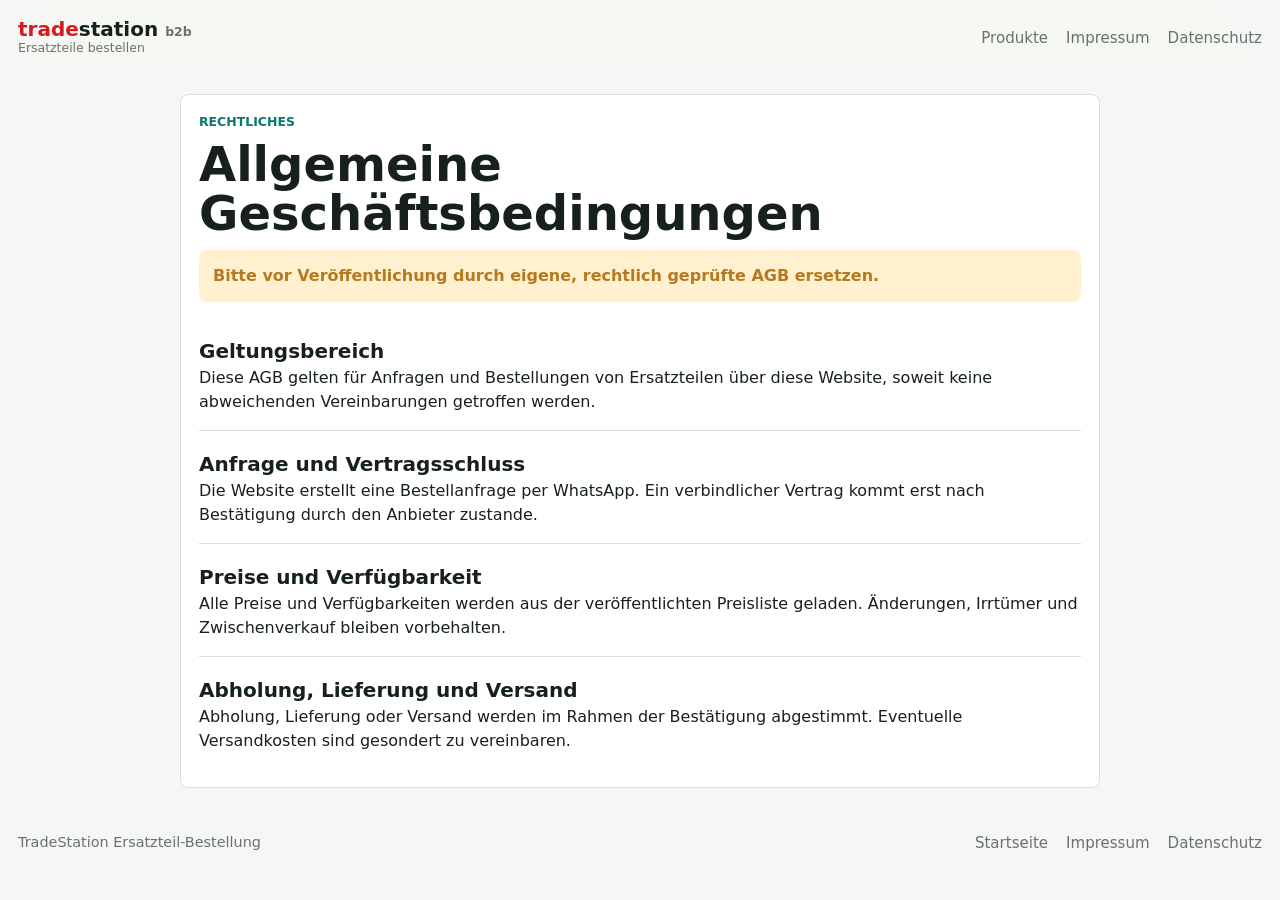
==== agb.html @ 49555351 "Add files via upload" ====
<!doctype html>
<html lang="de">
  <head>
    <meta charset="utf-8">
    <meta name="viewport" content="width=device-width, initial-scale=1">
    <title>AGB · TradeStation Ersatzteile</title>
    <link rel="stylesheet" href="assets/css/styles.css">
  </head>
  <body>
    <div class="site-shell">
      <header class="site-header">
        <a class="brand" href="index.html">
          <span>
            <strong class="brand-name"><span>trade</span><span>station</span> <em>b2b</em></strong>
            <small>Ersatzteile bestellen</small>
          </span>
        </a>
        <nav class="top-nav" aria-label="Hauptnavigation">
          <a href="index.html#produkte">Produkte</a>
          <a href="impressum.html">Impressum</a>
          <a href="datenschutz.html">Datenschutz</a>
        </nav>
      </header>

      <main class="legal-layout">
        <p class="eyebrow">Rechtliches</p>
        <h1>Allgemeine Geschäftsbedingungen</h1>
        <p class="legal-note">Bitte vor Veröffentlichung durch eigene, rechtlich geprüfte AGB ersetzen.</p>

        <section>
          <h2>Geltungsbereich</h2>
          <p>Diese AGB gelten für Anfragen und Bestellungen von Ersatzteilen über diese Website, soweit keine abweichenden Vereinbarungen getroffen werden.</p>
        </section>

        <section>
          <h2>Anfrage und Vertragsschluss</h2>
          <p>Die Website erstellt eine Bestellanfrage per WhatsApp. Ein verbindlicher Vertrag kommt erst nach Bestätigung durch den Anbieter zustande.</p>
        </section>

        <section>
          <h2>Preise und Verfügbarkeit</h2>
          <p>Alle Preise und Verfügbarkeiten werden aus der veröffentlichten Preisliste geladen. Änderungen, Irrtümer und Zwischenverkauf bleiben vorbehalten.</p>
        </section>

        <section>
          <h2>Abholung, Lieferung und Versand</h2>
          <p>Abholung, Lieferung oder Versand werden im Rahmen der Bestätigung abgestimmt. Eventuelle Versandkosten sind gesondert zu vereinbaren.</p>
        </section>
      </main>

      <footer class="site-footer">
        <span>TradeStation Ersatzteil-Bestellung</span>
        <nav aria-label="Rechtliches">
          <a href="index.html">Startseite</a>
          <a href="impressum.html">Impressum</a>
          <a href="datenschutz.html">Datenschutz</a>
        </nav>
      </footer>
    </div>
  </body>
</html>
---- assets/css/styles.css ----
:root {
  color-scheme: light;
  --bg: #f6f7f4;
  --surface: #ffffff;
  --surface-strong: #eef3ef;
  --text: #17211c;
  --muted: #66736c;
  --line: #d9e0da;
  --accent: #08796b;
  --accent-strong: #065f55;
  --accent-soft: #dff4ee;
  --brand-red: #d71920;
  --warning: #b7791f;
  --warning-soft: #fff1cf;
  --danger: #b42318;
  --shadow: 0 18px 45px rgba(27, 43, 35, 0.12);
  --radius: 8px;
  --header-height: 76px;
}

[data-theme="dark"] {
  color-scheme: dark;
  --bg: #111412;
  --surface: #191d1a;
  --surface-strong: #202720;
  --text: #edf3ee;
  --muted: #a8b4ad;
  --line: #313b34;
  --accent: #35b79f;
  --accent-strong: #6bd9c7;
  --accent-soft: #183b35;
  --warning: #f0bd59;
  --warning-soft: #3a2d14;
  --danger: #ff9188;
  --shadow: 0 22px 50px rgba(0, 0, 0, 0.35);
}

* {
  box-sizing: border-box;
}

html {
  scroll-behavior: smooth;
}

body {
  margin: 0;
  min-width: 320px;
  background: var(--bg);
  color: var(--text);
  font-family: Inter, ui-sans-serif, system-ui, -apple-system, BlinkMacSystemFont, "Segoe UI", sans-serif;
  line-height: 1.5;
}

button,
input,
select,
textarea {
  font: inherit;
}

button {
  cursor: pointer;
}

button:disabled {
  cursor: not-allowed;
  opacity: 0.55;
}

a {
  color: inherit;
  text-decoration: none;
}

.site-shell {
  width: min(1480px, 100%);
  margin: 0 auto;
  padding: 0 18px 28px;
}

.site-header {
  position: sticky;
  top: 0;
  z-index: 20;
  min-height: var(--header-height);
  display: flex;
  align-items: center;
  justify-content: space-between;
  gap: 18px;
  padding: 14px 0;
  background: color-mix(in srgb, var(--bg) 88%, transparent);
  backdrop-filter: blur(18px);
}

.brand {
  display: inline-flex;
  align-items: center;
  gap: 12px;
  min-width: 0;
}

.brand strong,
.brand small {
  display: block;
}

.brand-name {
  font-size: 1.25rem;
  font-weight: 900;
  letter-spacing: 0;
  line-height: 1;
}

.brand-name span:first-child {
  color: var(--brand-red);
}

.brand-name span:nth-child(2) {
  color: var(--text);
}

.brand-name em {
  color: var(--muted);
  font-size: 0.78rem;
  font-style: normal;
  font-weight: 850;
  text-transform: lowercase;
}

.brand small {
  color: var(--muted);
  font-size: 0.78rem;
}

.top-nav,
.site-footer nav {
  display: flex;
  align-items: center;
  gap: 18px;
  color: var(--muted);
  font-size: 0.94rem;
}

.top-nav a:hover,
.site-footer a:hover {
  color: var(--text);
}

.header-actions {
  display: flex;
  align-items: center;
  gap: 10px;
}

.icon-button,
.mini-button {
  display: inline-grid;
  place-items: center;
  border: 1px solid var(--line);
  border-radius: var(--radius);
  background: var(--surface);
  color: var(--text);
}

.icon-button {
  width: 42px;
  height: 42px;
}

.mini-button {
  width: 32px;
  height: 32px;
}

.cart-pill {
  display: inline-flex;
  align-items: center;
  gap: 8px;
  min-height: 42px;
  border: 0;
  border-radius: var(--radius);
  padding: 0 14px;
  background: var(--text);
  color: var(--bg);
  font-weight: 700;
}

.control-band,
.search-panel,
.quick-stats,
.app-layout,
.inquiry-band,
.legal-layout {
  margin-top: 18px;
}

.control-band {
  display: grid;
  grid-template-columns: minmax(0, 1fr) auto;
  gap: 20px;
  align-items: end;
  padding: 26px;
  border: 1px solid var(--line);
  border-radius: var(--radius);
  background: var(--surface);
  box-shadow: var(--shadow);
}

.intro-copy {
  max-width: 760px;
}

.eyebrow {
  margin: 0 0 8px;
  color: var(--accent);
  font-size: 0.78rem;
  font-weight: 800;
  letter-spacing: 0;
  text-transform: uppercase;
}

h1,
h2,
h3,
p {
  margin-top: 0;
}

h1 {
  max-width: 850px;
  margin-bottom: 12px;
  font-size: clamp(2rem, 4vw, 4.2rem);
  line-height: 1.02;
  letter-spacing: 0;
}

h2 {
  margin-bottom: 0;
  font-size: 1.25rem;
  letter-spacing: 0;
}

h3 {
  margin-bottom: 4px;
  font-size: 1rem;
}

.intro-copy p:last-child,
.empty-state p {
  margin-bottom: 0;
  color: var(--muted);
}

.status-panel {
  display: flex;
  align-items: center;
  gap: 12px;
  min-width: min(420px, 100%);
  padding: 10px 12px;
  border: 1px solid var(--line);
  border-radius: var(--radius);
  background: var(--surface-strong);
  color: var(--muted);
  font-size: 0.9rem;
}

.promo-banner {
  display: flex;
  align-items: center;
  justify-content: space-between;
  gap: 16px;
  padding: 15px 18px;
  border-radius: var(--radius);
  background: linear-gradient(135deg, var(--text), color-mix(in srgb, var(--accent) 50%, var(--text)));
  color: var(--bg);
}

.banner-kicker {
  display: block;
  font-size: 0.72rem;
  font-weight: 800;
  opacity: 0.75;
  text-transform: uppercase;
}

.banner-button {
  border: 1px solid color-mix(in srgb, var(--bg) 35%, transparent);
  border-radius: var(--radius);
  padding: 10px 13px;
  background: color-mix(in srgb, var(--bg) 12%, transparent);
  color: var(--bg);
  font-weight: 700;
}

.search-panel {
  padding: 16px;
  border: 1px solid var(--line);
  border-radius: var(--radius);
  background: var(--surface);
}

.search-field {
  display: flex;
  align-items: center;
  gap: 12px;
  min-height: 58px;
  padding: 0 16px;
  border: 1px solid var(--line);
  border-radius: var(--radius);
  background: var(--surface-strong);
}

.search-field input {
  width: 100%;
  border: 0;
  outline: 0;
  background: transparent;
  color: var(--text);
  font-size: 1rem;
}

.filters {
  display: grid;
  grid-template-columns: repeat(4, minmax(150px, 1fr)) auto;
  gap: 12px;
  margin-top: 14px;
}

.filters label,
.order-form label {
  display: grid;
  gap: 6px;
  color: var(--muted);
  font-size: 0.82rem;
  font-weight: 700;
}

select,
.order-form input,
.order-form textarea,
.inquiry-actions input {
  width: 100%;
  min-height: 44px;
  border: 1px solid var(--line);
  border-radius: var(--radius);
  padding: 10px 12px;
  background: var(--surface);
  color: var(--text);
  outline: 0;
}

textarea {
  resize: vertical;
}

select:focus,
input:focus,
textarea:focus,
button:focus-visible {
  outline: 3px solid color-mix(in srgb, var(--accent) 28%, transparent);
  outline-offset: 2px;
}

.primary-button,
.secondary-button,
.text-button {
  display: inline-flex;
  align-items: center;
  justify-content: center;
  gap: 8px;
  min-height: 44px;
  border-radius: var(--radius);
  font-weight: 800;
  white-space: nowrap;
}

.primary-button {
  border: 0;
  padding: 0 16px;
  background: var(--accent);
  color: #ffffff;
}

.primary-button:hover {
  background: var(--accent-strong);
}

.secondary-button {
  border: 1px solid var(--line);
  padding: 0 14px;
  background: var(--surface);
  color: var(--text);
}

.secondary-button:hover,
.icon-button:hover,
.mini-button:hover {
  border-color: color-mix(in srgb, var(--accent) 45%, var(--line));
}

.text-button {
  border: 0;
  padding: 0;
  background: transparent;
  color: var(--accent);
}

.danger {
  color: var(--danger);
}

.quick-stats {
  display: grid;
  grid-template-columns: repeat(3, 1fr);
  gap: 12px;
}

.quick-stats article {
  padding: 16px;
  border: 1px solid var(--line);
  border-radius: var(--radius);
  background: var(--surface);
}

.quick-stats span {
  display: block;
  font-size: 1.6rem;
  font-weight: 850;
}

.quick-stats small,
.muted {
  color: var(--muted);
}

.app-layout {
  display: grid;
  grid-template-columns: minmax(0, 1fr) minmax(340px, 420px);
  gap: 18px;
  align-items: start;
}

.products-section,
.order-panel,
.empty-state,
.inquiry-band,
.legal-layout {
  border: 1px solid var(--line);
  border-radius: var(--radius);
  background: var(--surface);
}

.products-section,
.order-panel,
.legal-layout {
  padding: 18px;
}

.section-heading {
  display: flex;
  align-items: center;
  justify-content: space-between;
  gap: 14px;
  margin-bottom: 14px;
}

.product-list {
  display: grid;
  gap: 10px;
}

.product-card {
  display: grid;
  gap: 14px;
  padding: 16px;
  border: 1px solid var(--line);
  border-radius: var(--radius);
  background: var(--surface);
  transition: border-color 0.18s ease, transform 0.18s ease;
}

.product-card:hover {
  border-color: color-mix(in srgb, var(--accent) 40%, var(--line));
  transform: translateY(-1px);
}

.product-main {
  display: grid;
  grid-template-columns: minmax(0, 1fr) auto;
  gap: 14px;
}

.product-group-head {
  display: flex;
  align-items: center;
  justify-content: space-between;
  gap: 14px;
}

.variant-list {
  display: grid;
  gap: 8px;
}

.variant-row {
  display: grid;
  grid-template-columns: minmax(0, 1fr) auto minmax(240px, 300px);
  gap: 14px;
  align-items: center;
  padding: 12px;
  border: 1px solid var(--line);
  border-radius: var(--radius);
  background: var(--surface-strong);
}

.variant-info {
  display: grid;
  gap: 3px;
}

.variant-info span {
  color: var(--muted);
  font-size: 0.88rem;
}

.product-meta {
  display: flex;
  flex-wrap: wrap;
  gap: 8px;
  margin-bottom: 6px;
  color: var(--muted);
  font-size: 0.78rem;
  font-weight: 800;
  text-transform: uppercase;
}

.product-card h3 {
  margin-bottom: 2px;
  font-size: 1.1rem;
}

.product-card p {
  margin-bottom: 0;
  color: var(--muted);
}

.product-price {
  display: grid;
  justify-items: end;
  gap: 8px;
  text-align: right;
}

.product-price strong {
  font-size: 1.15rem;
}

.stock-badge {
  display: inline-flex;
  align-items: center;
  min-height: 28px;
  border-radius: 999px;
  padding: 0 10px;
  font-size: 0.78rem;
  font-weight: 850;
}

.stock-good {
  background: var(--accent-soft);
  color: var(--accent-strong);
}

.stock-low {
  background: var(--warning-soft);
  color: var(--warning);
}

.stock-soon {
  background: #e8e2ff;
  color: #5542a5;
}

[data-theme="dark"] .stock-soon {
  background: #302958;
  color: #c8bdff;
}

.stock-request {
  background: var(--surface-strong);
  color: var(--muted);
}

.product-note {
  padding: 10px 12px;
  border-radius: var(--radius);
  background: var(--surface-strong);
  font-size: 0.9rem;
}

.product-actions {
  display: grid;
  grid-template-columns: 112px 1fr;
  gap: 10px;
}

.quantity-field {
  display: grid;
  gap: 4px;
  color: var(--muted);
  font-size: 0.75rem;
  font-weight: 800;
}

.quantity-field input {
  min-height: 44px;
  border: 1px solid var(--line);
  border-radius: var(--radius);
  padding: 0 12px;
  background: var(--surface-strong);
  color: var(--text);
}

.order-panel {
  position: sticky;
  top: calc(var(--header-height) + 14px);
}

.close-cart {
  display: none;
}

.cart-lines {
  display: grid;
  gap: 10px;
  max-height: 360px;
  overflow: auto;
  padding-right: 2px;
}

.cart-line {
  display: grid;
  grid-template-columns: minmax(0, 1fr) auto;
  gap: 10px;
  padding: 12px;
  border: 1px solid var(--line);
  border-radius: var(--radius);
  background: var(--surface-strong);
}

.cart-line span,
.cart-line small {
  display: block;
  color: var(--muted);
}

.cart-line-actions {
  display: flex;
  align-items: center;
  gap: 8px;
  font-weight: 850;
}

.cart-line-total {
  grid-column: 1 / -1;
  display: flex;
  align-items: center;
  justify-content: space-between;
  gap: 10px;
}

.cart-total {
  display: flex;
  align-items: center;
  justify-content: space-between;
  margin: 16px 0 6px;
  padding-top: 14px;
  border-top: 1px solid var(--line);
}

.cart-total strong {
  font-size: 1.35rem;
}

.cart-note {
  margin-bottom: 14px;
  color: var(--warning);
  font-size: 0.88rem;
}

.order-form {
  display: grid;
  gap: 13px;
}

fieldset {
  min-width: 0;
  margin: 0;
  padding: 0;
  border: 0;
}

legend {
  margin-bottom: 7px;
  color: var(--muted);
  font-size: 0.82rem;
  font-weight: 800;
}

.segmented {
  display: grid;
  grid-template-columns: repeat(2, 1fr);
  gap: 8px;
}

.segmented label {
  min-width: 0;
}

.segmented input {
  position: absolute;
  opacity: 0;
  pointer-events: none;
}

.segmented span {
  display: grid;
  place-items: center;
  min-height: 42px;
  border: 1px solid var(--line);
  border-radius: var(--radius);
  padding: 0 10px;
  background: var(--surface);
  color: var(--text);
  font-weight: 800;
}

.segmented input:checked + span {
  border-color: var(--accent);
  background: var(--accent-soft);
  color: var(--accent-strong);
}

.order-actions {
  display: grid;
  gap: 9px;
}

.empty-state {
  display: grid;
  gap: 12px;
  margin-bottom: 12px;
  padding: 18px;
  background: var(--surface-strong);
}

.inquiry-band {
  display: grid;
  grid-template-columns: minmax(0, 1fr) minmax(320px, 520px);
  gap: 16px;
  align-items: center;
  padding: 18px;
}

.inquiry-actions {
  display: grid;
  grid-template-columns: minmax(0, 1fr) auto;
  gap: 10px;
}

.site-footer {
  display: flex;
  align-items: center;
  justify-content: space-between;
  gap: 18px;
  margin-top: 26px;
  padding: 18px 0 0;
  color: var(--muted);
  font-size: 0.9rem;
}

.legal-layout {
  max-width: 920px;
  margin-right: auto;
  margin-left: auto;
}

.legal-layout h1 {
  font-size: clamp(2rem, 5vw, 3rem);
}

.legal-layout section {
  padding-top: 18px;
  border-top: 1px solid var(--line);
}

.legal-layout section:first-of-type {
  border-top: 0;
}

.legal-note {
  padding: 14px;
  border-radius: var(--radius);
  background: var(--warning-soft);
  color: var(--warning);
  font-weight: 700;
}

.cart-backdrop {
  position: fixed;
  inset: 0;
  z-index: 30;
  background: rgba(0, 0, 0, 0.42);
}

.is-hidden {
  display: none !important;
}

svg {
  width: 18px;
  height: 18px;
  stroke-width: 2.2;
}

@media (max-width: 1080px) {
  .control-band,
  .app-layout,
  .inquiry-band {
    grid-template-columns: 1fr;
  }

  .status-panel {
    width: 100%;
  }

  .filters {
    grid-template-columns: repeat(2, minmax(0, 1fr));
  }

  .filters .secondary-button {
    grid-column: 1 / -1;
  }

  .order-panel {
    position: fixed;
    inset: auto 0 0;
    z-index: 40;
    max-height: 88vh;
    overflow: auto;
    border-radius: 8px 8px 0 0;
    transform: translateY(105%);
    transition: transform 0.2s ease;
  }

  .cart-open .order-panel {
    transform: translateY(0);
  }

  .close-cart {
    display: inline-grid;
  }
}

@media (max-width: 760px) {
  .site-shell {
    padding-right: 12px;
    padding-left: 12px;
  }

  .top-nav {
    display: none;
  }

  .control-band,
  .search-panel,
  .products-section,
  .order-panel,
  .inquiry-band,
  .legal-layout {
    padding: 14px;
  }

  h1 {
    font-size: 2.15rem;
  }

  .filters,
  .quick-stats,
  .product-main,
  .variant-row,
  .product-actions,
  .inquiry-actions {
    grid-template-columns: 1fr;
  }

  .product-price {
    justify-items: start;
    text-align: left;
  }

  .status-panel,
  .promo-banner,
  .site-footer {
    align-items: flex-start;
    flex-direction: column;
  }

  .site-footer nav {
    flex-wrap: wrap;
  }
}
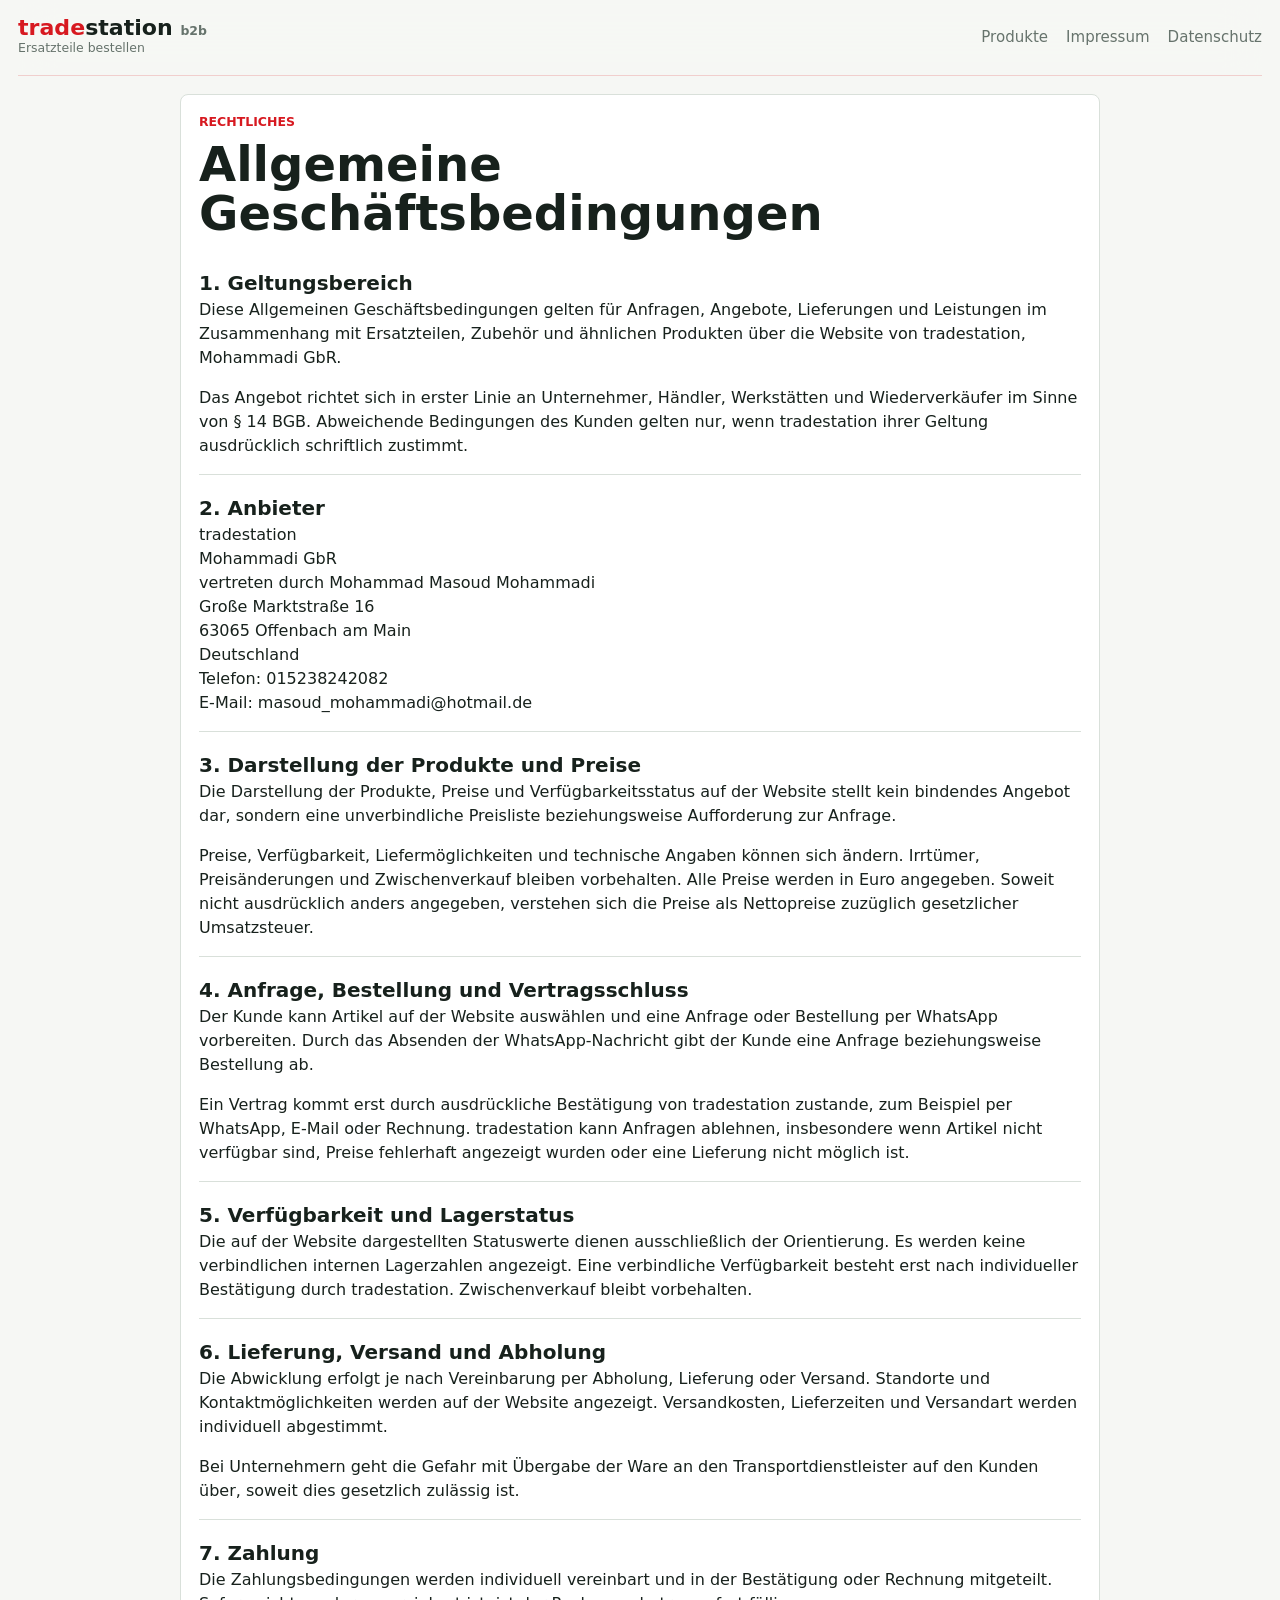
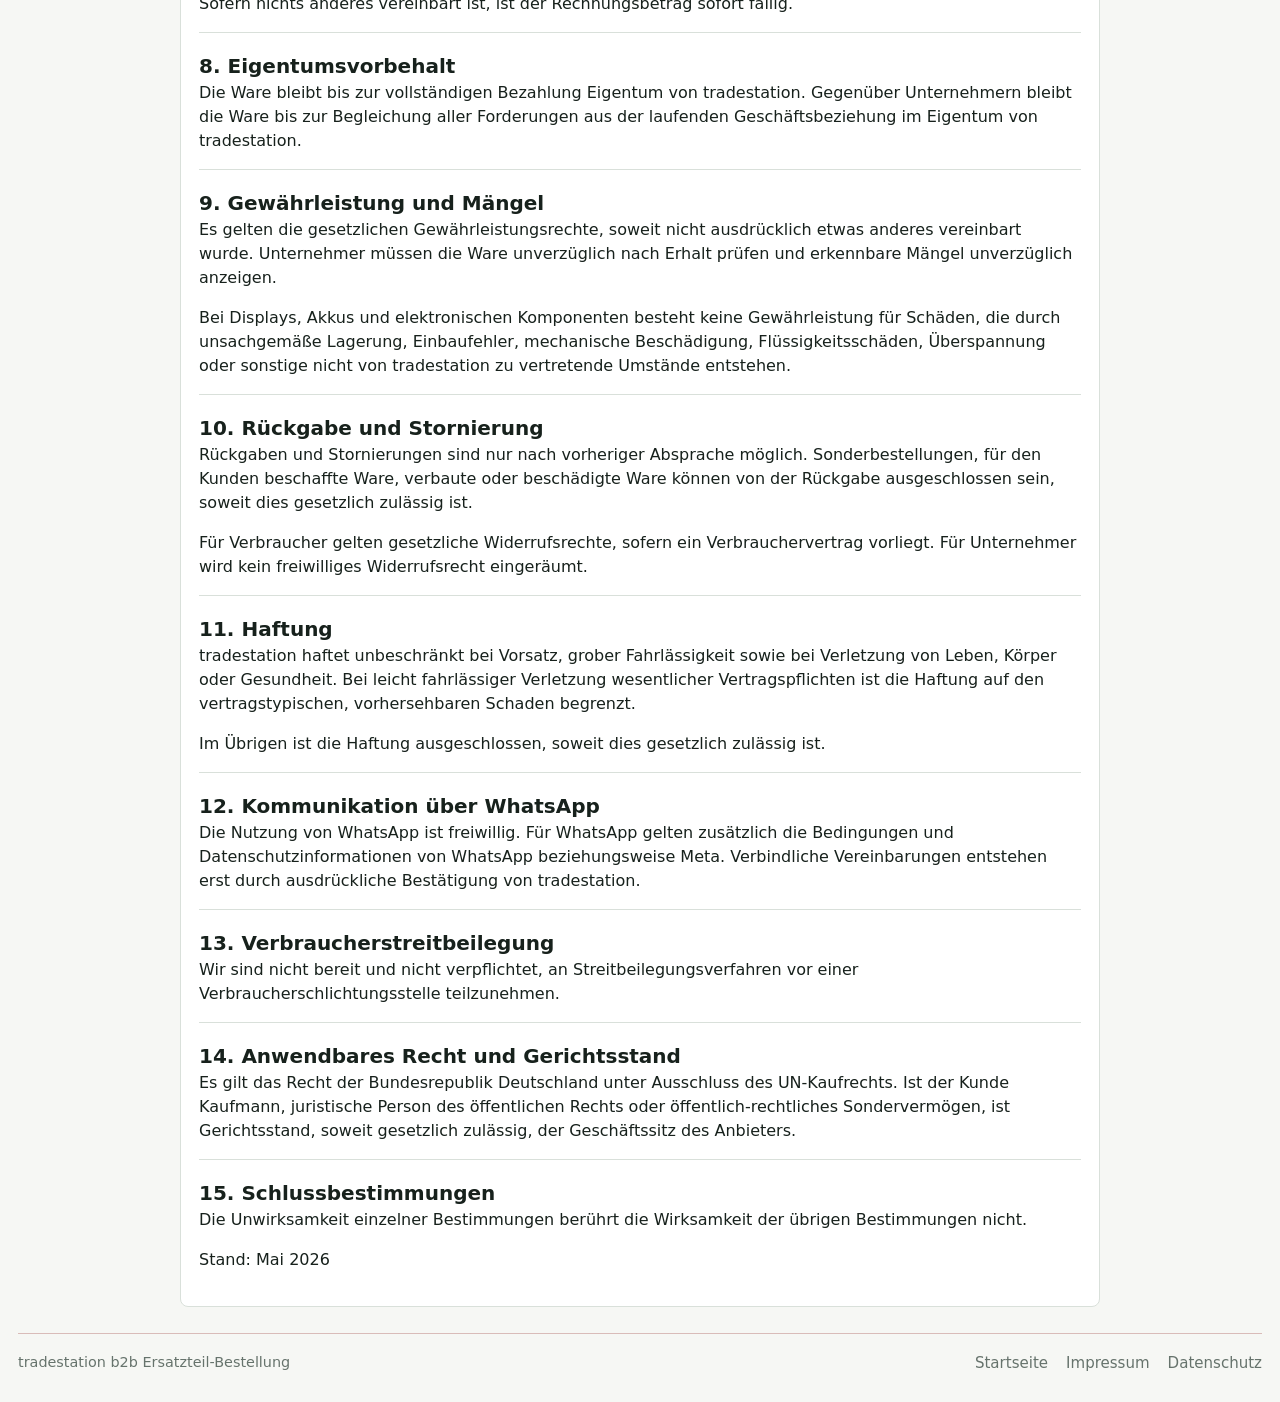
==== commit 2b1aaad3: "Add files via upload" ====
--- a/agb.html
+++ b/agb.html
@@ -3,7 +3,7 @@
   <head>
     <meta charset="utf-8">
     <meta name="viewport" content="width=device-width, initial-scale=1">
-    <title>AGB · TradeStation Ersatzteile</title>
+    <title>AGB · tradestation b2b</title>
     <link rel="stylesheet" href="assets/css/styles.css">
   </head>
   <body>
@@ -25,31 +25,102 @@
       <main class="legal-layout">
         <p class="eyebrow">Rechtliches</p>
         <h1>Allgemeine Geschäftsbedingungen</h1>
-        <p class="legal-note">Bitte vor Veröffentlichung durch eigene, rechtlich geprüfte AGB ersetzen.</p>
 
         <section>
-          <h2>Geltungsbereich</h2>
-          <p>Diese AGB gelten für Anfragen und Bestellungen von Ersatzteilen über diese Website, soweit keine abweichenden Vereinbarungen getroffen werden.</p>
+          <h2>1. Geltungsbereich</h2>
+          <p>Diese Allgemeinen Geschäftsbedingungen gelten für Anfragen, Angebote, Lieferungen und Leistungen im Zusammenhang mit Ersatzteilen, Zubehör und ähnlichen Produkten über die Website von tradestation, Mohammadi GbR.</p>
+          <p>Das Angebot richtet sich in erster Linie an Unternehmer, Händler, Werkstätten und Wiederverkäufer im Sinne von § 14 BGB. Abweichende Bedingungen des Kunden gelten nur, wenn tradestation ihrer Geltung ausdrücklich schriftlich zustimmt.</p>
         </section>
 
         <section>
-          <h2>Anfrage und Vertragsschluss</h2>
-          <p>Die Website erstellt eine Bestellanfrage per WhatsApp. Ein verbindlicher Vertrag kommt erst nach Bestätigung durch den Anbieter zustande.</p>
+          <h2>2. Anbieter</h2>
+          <p>
+            tradestation<br>
+            Mohammadi GbR<br>
+            vertreten durch Mohammad Masoud Mohammadi<br>
+            Große Marktstraße 16<br>
+            63065 Offenbach am Main<br>
+            Deutschland<br>
+            Telefon: 015238242082<br>
+            E-Mail: <a href="mailto:masoud_mohammadi@hotmail.de">masoud_mohammadi@hotmail.de</a>
+          </p>
         </section>
 
         <section>
-          <h2>Preise und Verfügbarkeit</h2>
-          <p>Alle Preise und Verfügbarkeiten werden aus der veröffentlichten Preisliste geladen. Änderungen, Irrtümer und Zwischenverkauf bleiben vorbehalten.</p>
+          <h2>3. Darstellung der Produkte und Preise</h2>
+          <p>Die Darstellung der Produkte, Preise und Verfügbarkeitsstatus auf der Website stellt kein bindendes Angebot dar, sondern eine unverbindliche Preisliste beziehungsweise Aufforderung zur Anfrage.</p>
+          <p>Preise, Verfügbarkeit, Liefermöglichkeiten und technische Angaben können sich ändern. Irrtümer, Preisänderungen und Zwischenverkauf bleiben vorbehalten. Alle Preise werden in Euro angegeben. Soweit nicht ausdrücklich anders angegeben, verstehen sich die Preise als Nettopreise zuzüglich gesetzlicher Umsatzsteuer.</p>
         </section>
 
         <section>
-          <h2>Abholung, Lieferung und Versand</h2>
-          <p>Abholung, Lieferung oder Versand werden im Rahmen der Bestätigung abgestimmt. Eventuelle Versandkosten sind gesondert zu vereinbaren.</p>
+          <h2>4. Anfrage, Bestellung und Vertragsschluss</h2>
+          <p>Der Kunde kann Artikel auf der Website auswählen und eine Anfrage oder Bestellung per WhatsApp vorbereiten. Durch das Absenden der WhatsApp-Nachricht gibt der Kunde eine Anfrage beziehungsweise Bestellung ab.</p>
+          <p>Ein Vertrag kommt erst durch ausdrückliche Bestätigung von tradestation zustande, zum Beispiel per WhatsApp, E-Mail oder Rechnung. tradestation kann Anfragen ablehnen, insbesondere wenn Artikel nicht verfügbar sind, Preise fehlerhaft angezeigt wurden oder eine Lieferung nicht möglich ist.</p>
+        </section>
+
+        <section>
+          <h2>5. Verfügbarkeit und Lagerstatus</h2>
+          <p>Die auf der Website dargestellten Statuswerte dienen ausschließlich der Orientierung. Es werden keine verbindlichen internen Lagerzahlen angezeigt. Eine verbindliche Verfügbarkeit besteht erst nach individueller Bestätigung durch tradestation. Zwischenverkauf bleibt vorbehalten.</p>
+        </section>
+
+        <section>
+          <h2>6. Lieferung, Versand und Abholung</h2>
+          <p>Die Abwicklung erfolgt je nach Vereinbarung per Abholung, Lieferung oder Versand. Standorte und Kontaktmöglichkeiten werden auf der Website angezeigt. Versandkosten, Lieferzeiten und Versandart werden individuell abgestimmt.</p>
+          <p>Bei Unternehmern geht die Gefahr mit Übergabe der Ware an den Transportdienstleister auf den Kunden über, soweit dies gesetzlich zulässig ist.</p>
+        </section>
+
+        <section>
+          <h2>7. Zahlung</h2>
+          <p>Die Zahlungsbedingungen werden individuell vereinbart und in der Bestätigung oder Rechnung mitgeteilt. Sofern nichts anderes vereinbart ist, ist der Rechnungsbetrag sofort fällig.</p>
+        </section>
+
+        <section>
+          <h2>8. Eigentumsvorbehalt</h2>
+          <p>Die Ware bleibt bis zur vollständigen Bezahlung Eigentum von tradestation. Gegenüber Unternehmern bleibt die Ware bis zur Begleichung aller Forderungen aus der laufenden Geschäftsbeziehung im Eigentum von tradestation.</p>
+        </section>
+
+        <section>
+          <h2>9. Gewährleistung und Mängel</h2>
+          <p>Es gelten die gesetzlichen Gewährleistungsrechte, soweit nicht ausdrücklich etwas anderes vereinbart wurde. Unternehmer müssen die Ware unverzüglich nach Erhalt prüfen und erkennbare Mängel unverzüglich anzeigen.</p>
+          <p>Bei Displays, Akkus und elektronischen Komponenten besteht keine Gewährleistung für Schäden, die durch unsachgemäße Lagerung, Einbaufehler, mechanische Beschädigung, Flüssigkeitsschäden, Überspannung oder sonstige nicht von tradestation zu vertretende Umstände entstehen.</p>
+        </section>
+
+        <section>
+          <h2>10. Rückgabe und Stornierung</h2>
+          <p>Rückgaben und Stornierungen sind nur nach vorheriger Absprache möglich. Sonderbestellungen, für den Kunden beschaffte Ware, verbaute oder beschädigte Ware können von der Rückgabe ausgeschlossen sein, soweit dies gesetzlich zulässig ist.</p>
+          <p>Für Verbraucher gelten gesetzliche Widerrufsrechte, sofern ein Verbrauchervertrag vorliegt. Für Unternehmer wird kein freiwilliges Widerrufsrecht eingeräumt.</p>
+        </section>
+
+        <section>
+          <h2>11. Haftung</h2>
+          <p>tradestation haftet unbeschränkt bei Vorsatz, grober Fahrlässigkeit sowie bei Verletzung von Leben, Körper oder Gesundheit. Bei leicht fahrlässiger Verletzung wesentlicher Vertragspflichten ist die Haftung auf den vertragstypischen, vorhersehbaren Schaden begrenzt.</p>
+          <p>Im Übrigen ist die Haftung ausgeschlossen, soweit dies gesetzlich zulässig ist.</p>
+        </section>
+
+        <section>
+          <h2>12. Kommunikation über WhatsApp</h2>
+          <p>Die Nutzung von WhatsApp ist freiwillig. Für WhatsApp gelten zusätzlich die Bedingungen und Datenschutzinformationen von WhatsApp beziehungsweise Meta. Verbindliche Vereinbarungen entstehen erst durch ausdrückliche Bestätigung von tradestation.</p>
+        </section>
+
+        <section>
+          <h2>13. Verbraucherstreitbeilegung</h2>
+          <p>Wir sind nicht bereit und nicht verpflichtet, an Streitbeilegungsverfahren vor einer Verbraucherschlichtungsstelle teilzunehmen.</p>
+        </section>
+
+        <section>
+          <h2>14. Anwendbares Recht und Gerichtsstand</h2>
+          <p>Es gilt das Recht der Bundesrepublik Deutschland unter Ausschluss des UN-Kaufrechts. Ist der Kunde Kaufmann, juristische Person des öffentlichen Rechts oder öffentlich-rechtliches Sondervermögen, ist Gerichtsstand, soweit gesetzlich zulässig, der Geschäftssitz des Anbieters.</p>
+        </section>
+
+        <section>
+          <h2>15. Schlussbestimmungen</h2>
+          <p>Die Unwirksamkeit einzelner Bestimmungen berührt die Wirksamkeit der übrigen Bestimmungen nicht.</p>
+          <p>Stand: Mai 2026</p>
         </section>
       </main>
 
       <footer class="site-footer">
-        <span>TradeStation Ersatzteil-Bestellung</span>
+        <span>tradestation b2b Ersatzteil-Bestellung</span>
         <nav aria-label="Rechtliches">
           <a href="index.html">Startseite</a>
           <a href="impressum.html">Impressum</a>
--- a/assets/css/styles.css
+++ b/assets/css/styles.css
@@ -6,10 +6,15 @@
   --text: #17211c;
   --muted: #66736c;
   --line: #d9e0da;
-  --accent: #08796b;
-  --accent-strong: #065f55;
-  --accent-soft: #dff4ee;
   --brand-red: #d71920;
+  --brand-red-strong: #b8141a;
+  --brand-red-soft: #ffe8ea;
+  --accent: #d71920;
+  --accent-strong: #b8141a;
+  --accent-soft: #ffe8ea;
+  --success: #08796b;
+  --success-strong: #065f55;
+  --success-soft: #dff4ee;
   --warning: #b7791f;
   --warning-soft: #fff1cf;
   --danger: #b42318;
@@ -26,9 +31,15 @@
   --text: #edf3ee;
   --muted: #a8b4ad;
   --line: #313b34;
-  --accent: #35b79f;
-  --accent-strong: #6bd9c7;
-  --accent-soft: #183b35;
+  --brand-red: #ff4d57;
+  --brand-red-strong: #ff6f77;
+  --brand-red-soft: #3a171b;
+  --accent: #ff4d57;
+  --accent-strong: #ff6f77;
+  --accent-soft: #3a171b;
+  --success: #35b79f;
+  --success-strong: #6bd9c7;
+  --success-soft: #183b35;
   --warning: #f0bd59;
   --warning-soft: #3a2d14;
   --danger: #ff9188;
@@ -74,7 +85,8 @@
 }
 
 .site-shell {
-  width: min(1480px, 100%);
+  width: auto;
+  max-width: 1480px;
   margin: 0 auto;
   padding: 0 18px 28px;
 }
@@ -91,6 +103,7 @@
   padding: 14px 0;
   background: color-mix(in srgb, var(--bg) 88%, transparent);
   backdrop-filter: blur(18px);
+  border-bottom: 1px solid color-mix(in srgb, var(--brand-red) 18%, transparent);
 }
 
 .brand {
@@ -106,7 +119,7 @@
 }
 
 .brand-name {
-  font-size: 1.25rem;
+  font-size: 1.38rem;
   font-weight: 900;
   letter-spacing: 0;
   line-height: 1;
@@ -181,9 +194,10 @@
   border: 0;
   border-radius: var(--radius);
   padding: 0 14px;
-  background: var(--text);
-  color: var(--bg);
+  background: var(--brand-red);
+  color: #ffffff;
   font-weight: 700;
+  box-shadow: 0 12px 28px color-mix(in srgb, var(--brand-red) 24%, transparent);
 }
 
 .control-band,
@@ -191,6 +205,7 @@
 .quick-stats,
 .app-layout,
 .inquiry-band,
+.locations-section,
 .legal-layout {
   margin-top: 18px;
 }
@@ -200,20 +215,41 @@
   grid-template-columns: minmax(0, 1fr) auto;
   gap: 20px;
   align-items: end;
-  padding: 26px;
-  border: 1px solid var(--line);
-  border-radius: var(--radius);
-  background: var(--surface);
+  position: relative;
+  overflow: hidden;
+  padding: 30px;
+  border: 1px solid var(--line);
+  border-radius: var(--radius);
+  background:
+    linear-gradient(135deg, color-mix(in srgb, var(--brand-red) 10%, transparent), transparent 42%),
+    var(--surface);
   box-shadow: var(--shadow);
+  min-width: 0;
+}
+
+.control-band::before {
+  content: "";
+  position: absolute;
+  inset: 0 auto 0 0;
+  width: 5px;
+  background: var(--brand-red);
 }
 
 .intro-copy {
   max-width: 760px;
+  min-width: 0;
+  position: relative;
+  z-index: 1;
+}
+
+.intro-copy > p {
+  margin-bottom: 0;
+  color: var(--muted);
 }
 
 .eyebrow {
   margin: 0 0 8px;
-  color: var(--accent);
+  color: var(--brand-red);
   font-size: 0.78rem;
   font-weight: 800;
   letter-spacing: 0;
@@ -228,11 +264,12 @@
 }
 
 h1 {
-  max-width: 850px;
+  max-width: 100%;
   margin-bottom: 12px;
   font-size: clamp(2rem, 4vw, 4.2rem);
   line-height: 1.02;
   letter-spacing: 0;
+  text-wrap: balance;
 }
 
 h2 {
@@ -252,11 +289,34 @@
   color: var(--muted);
 }
 
+.hero-points {
+  display: flex;
+  flex-wrap: wrap;
+  gap: 9px;
+  margin-top: 18px;
+}
+
+.hero-points span {
+  display: inline-flex;
+  align-items: center;
+  gap: 8px;
+  min-height: 36px;
+  border: 1px solid color-mix(in srgb, var(--brand-red) 24%, var(--line));
+  border-radius: var(--radius);
+  padding: 0 12px;
+  background: color-mix(in srgb, var(--surface) 72%, var(--brand-red-soft));
+  color: var(--text);
+  font-size: 0.88rem;
+  font-weight: 800;
+}
+
 .status-panel {
   display: flex;
   align-items: center;
   gap: 12px;
-  min-width: min(420px, 100%);
+  width: min(420px, 100%);
+  min-width: 0;
+  max-width: 100%;
   padding: 10px 12px;
   border: 1px solid var(--line);
   border-radius: var(--radius);
@@ -270,27 +330,37 @@
   align-items: center;
   justify-content: space-between;
   gap: 16px;
-  padding: 15px 18px;
-  border-radius: var(--radius);
-  background: linear-gradient(135deg, var(--text), color-mix(in srgb, var(--accent) 50%, var(--text)));
-  color: var(--bg);
+  padding: 16px 18px;
+  border-radius: var(--radius);
+  border: 1px solid color-mix(in srgb, var(--brand-red) 38%, var(--line));
+  background:
+    linear-gradient(135deg, color-mix(in srgb, var(--brand-red) 20%, var(--surface)), var(--surface)),
+    var(--surface);
+  color: var(--text);
+  box-shadow: 0 18px 40px color-mix(in srgb, var(--brand-red) 14%, transparent);
 }
 
 .banner-kicker {
-  display: block;
+  display: inline-flex;
+  align-items: center;
+  min-height: 26px;
+  margin-bottom: 7px;
+  border-radius: 999px;
+  padding: 0 10px;
+  background: var(--brand-red);
+  color: #ffffff;
   font-size: 0.72rem;
   font-weight: 800;
-  opacity: 0.75;
   text-transform: uppercase;
 }
 
 .banner-button {
-  border: 1px solid color-mix(in srgb, var(--bg) 35%, transparent);
-  border-radius: var(--radius);
-  padding: 10px 13px;
-  background: color-mix(in srgb, var(--bg) 12%, transparent);
-  color: var(--bg);
-  font-weight: 700;
+  border: 0;
+  border-radius: var(--radius);
+  padding: 11px 15px;
+  background: var(--brand-red);
+  color: #ffffff;
+  font-weight: 850;
 }
 
 .search-panel {
@@ -378,12 +448,13 @@
 .primary-button {
   border: 0;
   padding: 0 16px;
-  background: var(--accent);
+  background: var(--brand-red);
   color: #ffffff;
+  box-shadow: 0 12px 26px color-mix(in srgb, var(--brand-red) 20%, transparent);
 }
 
 .primary-button:hover {
-  background: var(--accent-strong);
+  background: var(--brand-red-strong);
 }
 
 .secondary-button {
@@ -396,7 +467,13 @@
 .secondary-button:hover,
 .icon-button:hover,
 .mini-button:hover {
-  border-color: color-mix(in srgb, var(--accent) 45%, var(--line));
+  border-color: color-mix(in srgb, var(--brand-red) 45%, var(--line));
+}
+
+.inquiry-button {
+  border-color: color-mix(in srgb, var(--warning) 45%, var(--line));
+  background: var(--warning-soft);
+  color: var(--warning);
 }
 
 .text-button {
@@ -445,6 +522,7 @@
 .order-panel,
 .empty-state,
 .inquiry-band,
+.locations-section,
 .legal-layout {
   border: 1px solid var(--line);
   border-radius: var(--radius);
@@ -453,6 +531,7 @@
 
 .products-section,
 .order-panel,
+.locations-section,
 .legal-layout {
   padding: 18px;
 }
@@ -477,6 +556,7 @@
   border: 1px solid var(--line);
   border-radius: var(--radius);
   background: var(--surface);
+  box-shadow: 0 10px 26px rgba(27, 43, 35, 0.06);
   transition: border-color 0.18s ease, transform 0.18s ease;
 }
 
@@ -496,6 +576,7 @@
   align-items: center;
   justify-content: space-between;
   gap: 14px;
+  padding-bottom: 2px;
 }
 
 .variant-list {
@@ -514,6 +595,14 @@
   background: var(--surface-strong);
 }
 
+.variant-row.is-orderable {
+  border-left: 4px solid var(--success);
+}
+
+.variant-row.is-inquiry {
+  border-left: 4px solid var(--warning);
+}
+
 .variant-info {
   display: grid;
   gap: 3px;
@@ -522,6 +611,17 @@
 .variant-info span {
   color: var(--muted);
   font-size: 0.88rem;
+}
+
+.variant-type {
+  width: max-content;
+  border-radius: 999px;
+  padding: 2px 8px;
+  background: var(--surface);
+  color: var(--muted) !important;
+  font-size: 0.72rem !important;
+  font-weight: 850;
+  text-transform: uppercase;
 }
 
 .product-meta {
@@ -567,8 +667,8 @@
 }
 
 .stock-good {
-  background: var(--accent-soft);
-  color: var(--accent-strong);
+  background: var(--success-soft);
+  color: var(--success-strong);
 }
 
 .stock-low {
@@ -638,6 +738,19 @@
   padding-right: 2px;
 }
 
+.cart-section {
+  display: grid;
+  gap: 8px;
+}
+
+.cart-section h3 {
+  margin: 2px 0;
+  color: var(--muted);
+  font-size: 0.8rem;
+  font-weight: 850;
+  text-transform: uppercase;
+}
+
 .cart-line {
   display: grid;
   grid-template-columns: minmax(0, 1fr) auto;
@@ -646,6 +759,14 @@
   border: 1px solid var(--line);
   border-radius: var(--radius);
   background: var(--surface-strong);
+}
+
+.cart-line-order {
+  border-left: 4px solid var(--success);
+}
+
+.cart-line-inquiry {
+  border-left: 4px solid var(--warning);
 }
 
 .cart-line span,
@@ -736,9 +857,13 @@
 }
 
 .segmented input:checked + span {
-  border-color: var(--accent);
-  background: var(--accent-soft);
-  color: var(--accent-strong);
+  border-color: var(--brand-red);
+  background: var(--brand-red-soft);
+  color: var(--brand-red-strong);
+}
+
+#locationOptions {
+  grid-template-columns: repeat(3, 1fr);
 }
 
 .order-actions {
@@ -768,6 +893,61 @@
   gap: 10px;
 }
 
+.locations-section .section-heading {
+  align-items: start;
+}
+
+.locations-section .section-heading > p {
+  max-width: 520px;
+  margin-bottom: 0;
+  text-align: right;
+}
+
+.location-cards {
+  display: grid;
+  grid-template-columns: repeat(3, minmax(0, 1fr));
+  gap: 12px;
+}
+
+.location-card {
+  display: grid;
+  gap: 14px;
+  align-content: start;
+  min-height: 220px;
+  padding: 16px;
+  border: 1px solid var(--line);
+  border-radius: var(--radius);
+  background: linear-gradient(180deg, color-mix(in srgb, var(--brand-red) 6%, var(--surface)), var(--surface));
+}
+
+.location-card-icon {
+  display: grid;
+  place-items: center;
+  width: 42px;
+  height: 42px;
+  border-radius: var(--radius);
+  background: var(--brand-red);
+  color: #ffffff;
+}
+
+.location-card h3 {
+  margin-bottom: 4px;
+}
+
+.location-card p {
+  margin-bottom: 4px;
+  color: var(--muted);
+}
+
+.location-card span {
+  color: var(--muted);
+  font-size: 0.9rem;
+}
+
+.location-card .secondary-button {
+  margin-top: auto;
+}
+
 .site-footer {
   display: flex;
   align-items: center;
@@ -775,6 +955,7 @@
   gap: 18px;
   margin-top: 26px;
   padding: 18px 0 0;
+  border-top: 1px solid color-mix(in srgb, var(--brand-red) 18%, var(--line));
   color: var(--muted);
   font-size: 0.9rem;
 }
@@ -828,6 +1009,10 @@
   .app-layout,
   .inquiry-band {
     grid-template-columns: 1fr;
+  }
+
+  .location-cards {
+    grid-template-columns: repeat(2, minmax(0, 1fr));
   }
 
   .status-panel {
@@ -864,7 +1049,7 @@
 
 @media (max-width: 760px) {
   .site-shell {
-    padding-right: 12px;
+    padding-right: 28px;
     padding-left: 12px;
   }
 
@@ -874,29 +1059,76 @@
 
   .control-band,
   .search-panel,
+  .quick-stats,
   .products-section,
   .order-panel,
   .inquiry-band,
+  .locations-section,
   .legal-layout {
     padding: 14px;
   }
 
+  .control-band,
+  .search-panel,
+  .quick-stats,
+  .products-section,
+  .inquiry-band,
+  .locations-section {
+    width: 100%;
+    max-width: calc(100vw - 40px);
+  }
+
   h1 {
     font-size: 2.15rem;
   }
 
   .filters,
   .quick-stats,
+  .location-cards,
   .product-main,
   .variant-row,
   .product-actions,
-  .inquiry-actions {
+  .inquiry-actions,
+  #locationOptions {
     grid-template-columns: 1fr;
   }
 
   .product-price {
     justify-items: start;
     text-align: left;
+  }
+
+  .control-band {
+    padding-top: 22px;
+  }
+
+  .intro-copy {
+    max-width: calc(100vw - 150px);
+  }
+
+  .hero-points {
+    gap: 7px;
+  }
+
+  .hero-points span {
+    width: 100%;
+  }
+
+  .variant-row {
+    gap: 10px;
+    padding: 11px;
+  }
+
+  .product-card {
+    padding: 13px;
+  }
+
+  .locations-section .section-heading > p {
+    text-align: left;
+  }
+
+  .location-card {
+    min-height: 0;
   }
 
   .status-panel,
@@ -910,3 +1142,65 @@
     flex-wrap: wrap;
   }
 }
+
+@media (max-width: 480px) {
+  .site-header {
+    gap: 10px;
+  }
+
+  .brand-name {
+    font-size: 1.16rem;
+  }
+
+  .brand small {
+    font-size: 0.72rem;
+  }
+
+  .header-actions {
+    gap: 7px;
+  }
+
+  .icon-button,
+  .cart-pill {
+    min-height: 40px;
+  }
+
+  .cart-pill {
+    padding: 0 11px;
+  }
+
+  h1 {
+    font-size: 1.78rem;
+    line-height: 1.08;
+  }
+
+  .search-field {
+    min-height: 50px;
+    padding: 0 12px;
+  }
+
+  .filters {
+    gap: 9px;
+  }
+
+  .quick-stats article {
+    padding: 12px;
+  }
+
+  .quick-stats span {
+    font-size: 1.32rem;
+  }
+
+  .order-panel {
+    max-height: 92vh;
+  }
+
+  .cart-lines {
+    max-height: 300px;
+  }
+
+  .primary-button,
+  .secondary-button {
+    width: 100%;
+  }
+}
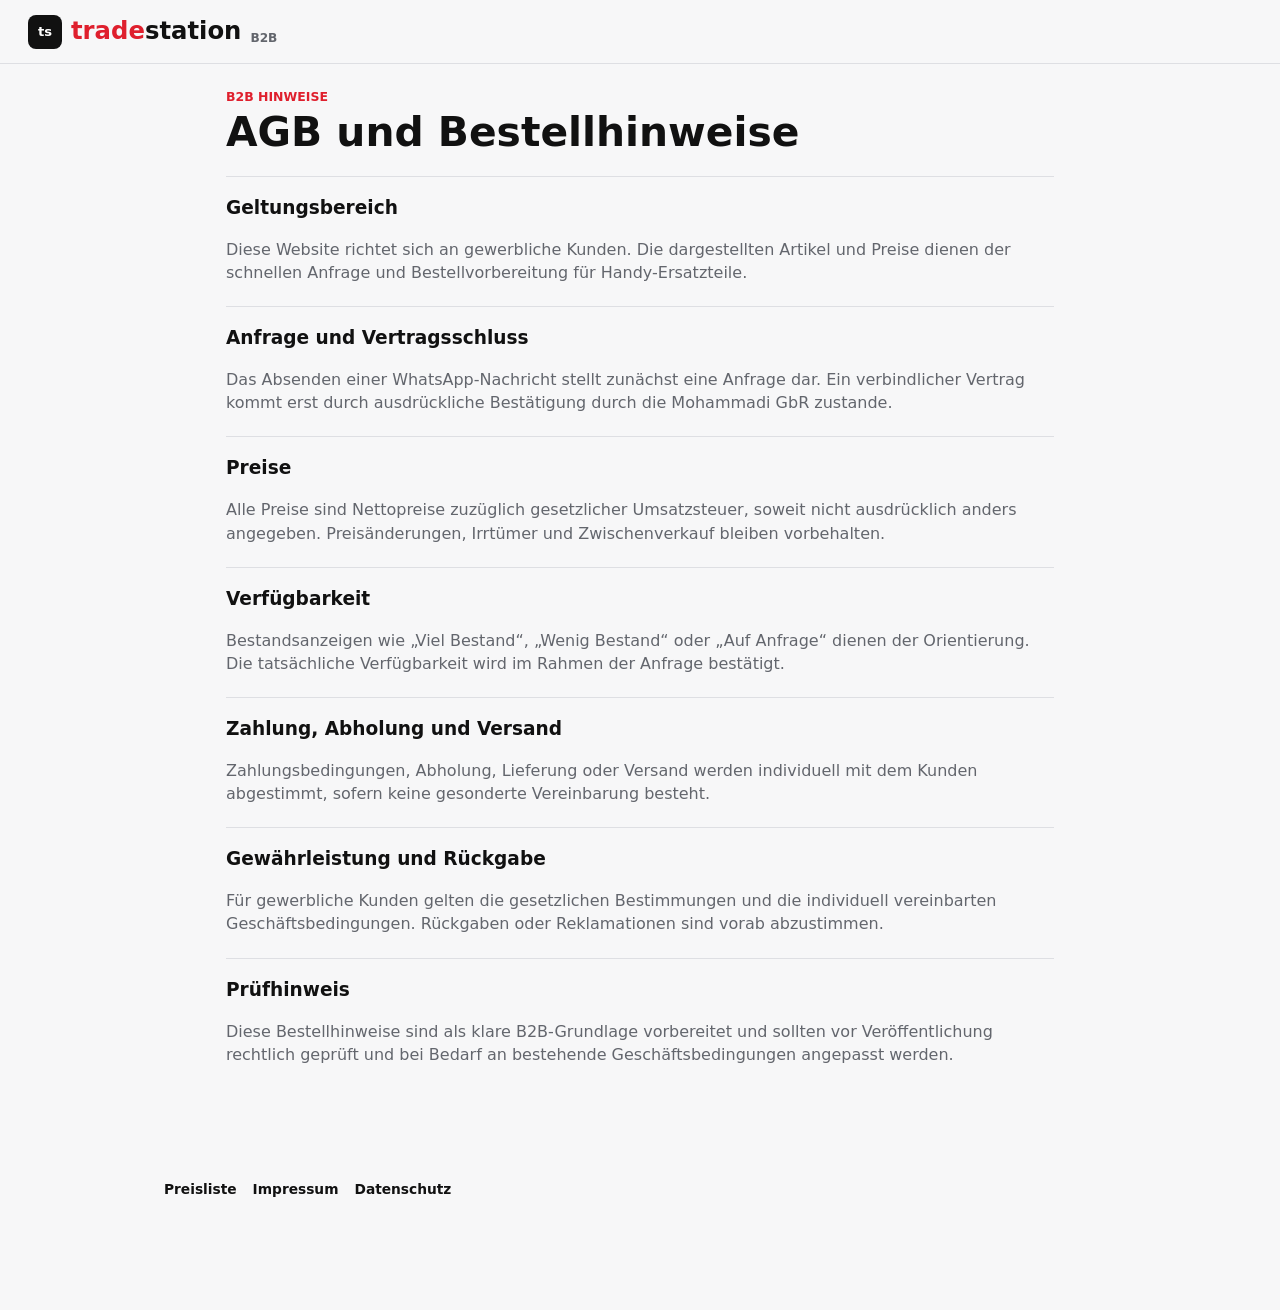
==== commit 6331c69b: "Add files via upload" ====
--- a/agb.html
+++ b/agb.html
@@ -3,130 +3,63 @@
   <head>
     <meta charset="utf-8">
     <meta name="viewport" content="width=device-width, initial-scale=1">
-    <title>AGB · tradestation b2b</title>
+    <title>AGB und Bestellhinweise | tradestation b2b</title>
+    <link rel="icon" href="assets/img/favicon.svg" type="image/svg+xml">
     <link rel="stylesheet" href="assets/css/styles.css">
   </head>
-  <body>
-    <div class="site-shell">
-      <header class="site-header">
-        <a class="brand" href="index.html">
-          <span>
-            <strong class="brand-name"><span>trade</span><span>station</span> <em>b2b</em></strong>
-            <small>Ersatzteile bestellen</small>
-          </span>
-        </a>
-        <nav class="top-nav" aria-label="Hauptnavigation">
-          <a href="index.html#produkte">Produkte</a>
-          <a href="impressum.html">Impressum</a>
-          <a href="datenschutz.html">Datenschutz</a>
-        </nav>
-      </header>
+  <body class="legal-page">
+    <header class="site-header">
+      <a class="brand" href="index.html" aria-label="tradestation b2b Startseite">
+        <span class="brand__mark" aria-hidden="true">ts</span>
+        <span class="brand__text"><span class="brand__trade">trade</span><span class="brand__station">station</span></span>
+        <span class="brand__b2b">b2b</span>
+      </a>
+    </header>
 
-      <main class="legal-layout">
-        <p class="eyebrow">Rechtliches</p>
-        <h1>Allgemeine Geschäftsbedingungen</h1>
+    <main class="legal-main">
+      <p class="eyebrow">B2B Hinweise</p>
+      <h1>AGB und Bestellhinweise</h1>
 
-        <section>
-          <h2>1. Geltungsbereich</h2>
-          <p>Diese Allgemeinen Geschäftsbedingungen gelten für Anfragen, Angebote, Lieferungen und Leistungen im Zusammenhang mit Ersatzteilen, Zubehör und ähnlichen Produkten über die Website von tradestation, Mohammadi GbR.</p>
-          <p>Das Angebot richtet sich in erster Linie an Unternehmer, Händler, Werkstätten und Wiederverkäufer im Sinne von § 14 BGB. Abweichende Bedingungen des Kunden gelten nur, wenn tradestation ihrer Geltung ausdrücklich schriftlich zustimmt.</p>
-        </section>
+      <section class="legal-section">
+        <h2>Geltungsbereich</h2>
+        <p>Diese Website richtet sich an gewerbliche Kunden. Die dargestellten Artikel und Preise dienen der schnellen Anfrage und Bestellvorbereitung für Handy-Ersatzteile.</p>
+      </section>
 
-        <section>
-          <h2>2. Anbieter</h2>
-          <p>
-            tradestation<br>
-            Mohammadi GbR<br>
-            vertreten durch Mohammad Masoud Mohammadi<br>
-            Große Marktstraße 16<br>
-            63065 Offenbach am Main<br>
-            Deutschland<br>
-            Telefon: 015238242082<br>
-            E-Mail: <a href="mailto:masoud_mohammadi@hotmail.de">masoud_mohammadi@hotmail.de</a>
-          </p>
-        </section>
+      <section class="legal-section">
+        <h2>Anfrage und Vertragsschluss</h2>
+        <p>Das Absenden einer WhatsApp-Nachricht stellt zunächst eine Anfrage dar. Ein verbindlicher Vertrag kommt erst durch ausdrückliche Bestätigung durch die Mohammadi GbR zustande.</p>
+      </section>
 
-        <section>
-          <h2>3. Darstellung der Produkte und Preise</h2>
-          <p>Die Darstellung der Produkte, Preise und Verfügbarkeitsstatus auf der Website stellt kein bindendes Angebot dar, sondern eine unverbindliche Preisliste beziehungsweise Aufforderung zur Anfrage.</p>
-          <p>Preise, Verfügbarkeit, Liefermöglichkeiten und technische Angaben können sich ändern. Irrtümer, Preisänderungen und Zwischenverkauf bleiben vorbehalten. Alle Preise werden in Euro angegeben. Soweit nicht ausdrücklich anders angegeben, verstehen sich die Preise als Nettopreise zuzüglich gesetzlicher Umsatzsteuer.</p>
-        </section>
+      <section class="legal-section">
+        <h2>Preise</h2>
+        <p>Alle Preise sind Nettopreise zuzüglich gesetzlicher Umsatzsteuer, soweit nicht ausdrücklich anders angegeben. Preisänderungen, Irrtümer und Zwischenverkauf bleiben vorbehalten.</p>
+      </section>
 
-        <section>
-          <h2>4. Anfrage, Bestellung und Vertragsschluss</h2>
-          <p>Der Kunde kann Artikel auf der Website auswählen und eine Anfrage oder Bestellung per WhatsApp vorbereiten. Durch das Absenden der WhatsApp-Nachricht gibt der Kunde eine Anfrage beziehungsweise Bestellung ab.</p>
-          <p>Ein Vertrag kommt erst durch ausdrückliche Bestätigung von tradestation zustande, zum Beispiel per WhatsApp, E-Mail oder Rechnung. tradestation kann Anfragen ablehnen, insbesondere wenn Artikel nicht verfügbar sind, Preise fehlerhaft angezeigt wurden oder eine Lieferung nicht möglich ist.</p>
-        </section>
+      <section class="legal-section">
+        <h2>Verfügbarkeit</h2>
+        <p>Bestandsanzeigen wie „Viel Bestand“, „Wenig Bestand“ oder „Auf Anfrage“ dienen der Orientierung. Die tatsächliche Verfügbarkeit wird im Rahmen der Anfrage bestätigt.</p>
+      </section>
 
-        <section>
-          <h2>5. Verfügbarkeit und Lagerstatus</h2>
-          <p>Die auf der Website dargestellten Statuswerte dienen ausschließlich der Orientierung. Es werden keine verbindlichen internen Lagerzahlen angezeigt. Eine verbindliche Verfügbarkeit besteht erst nach individueller Bestätigung durch tradestation. Zwischenverkauf bleibt vorbehalten.</p>
-        </section>
+      <section class="legal-section">
+        <h2>Zahlung, Abholung und Versand</h2>
+        <p>Zahlungsbedingungen, Abholung, Lieferung oder Versand werden individuell mit dem Kunden abgestimmt, sofern keine gesonderte Vereinbarung besteht.</p>
+      </section>
 
-        <section>
-          <h2>6. Lieferung, Versand und Abholung</h2>
-          <p>Die Abwicklung erfolgt je nach Vereinbarung per Abholung, Lieferung oder Versand. Standorte und Kontaktmöglichkeiten werden auf der Website angezeigt. Versandkosten, Lieferzeiten und Versandart werden individuell abgestimmt.</p>
-          <p>Bei Unternehmern geht die Gefahr mit Übergabe der Ware an den Transportdienstleister auf den Kunden über, soweit dies gesetzlich zulässig ist.</p>
-        </section>
+      <section class="legal-section">
+        <h2>Gewährleistung und Rückgabe</h2>
+        <p>Für gewerbliche Kunden gelten die gesetzlichen Bestimmungen und die individuell vereinbarten Geschäftsbedingungen. Rückgaben oder Reklamationen sind vorab abzustimmen.</p>
+      </section>
 
-        <section>
-          <h2>7. Zahlung</h2>
-          <p>Die Zahlungsbedingungen werden individuell vereinbart und in der Bestätigung oder Rechnung mitgeteilt. Sofern nichts anderes vereinbart ist, ist der Rechnungsbetrag sofort fällig.</p>
-        </section>
+      <section class="legal-section">
+        <h2>Prüfhinweis</h2>
+        <p>Diese Bestellhinweise sind als klare B2B-Grundlage vorbereitet und sollten vor Veröffentlichung rechtlich geprüft und bei Bedarf an bestehende Geschäftsbedingungen angepasst werden.</p>
+      </section>
+    </main>
 
-        <section>
-          <h2>8. Eigentumsvorbehalt</h2>
-          <p>Die Ware bleibt bis zur vollständigen Bezahlung Eigentum von tradestation. Gegenüber Unternehmern bleibt die Ware bis zur Begleichung aller Forderungen aus der laufenden Geschäftsbeziehung im Eigentum von tradestation.</p>
-        </section>
-
-        <section>
-          <h2>9. Gewährleistung und Mängel</h2>
-          <p>Es gelten die gesetzlichen Gewährleistungsrechte, soweit nicht ausdrücklich etwas anderes vereinbart wurde. Unternehmer müssen die Ware unverzüglich nach Erhalt prüfen und erkennbare Mängel unverzüglich anzeigen.</p>
-          <p>Bei Displays, Akkus und elektronischen Komponenten besteht keine Gewährleistung für Schäden, die durch unsachgemäße Lagerung, Einbaufehler, mechanische Beschädigung, Flüssigkeitsschäden, Überspannung oder sonstige nicht von tradestation zu vertretende Umstände entstehen.</p>
-        </section>
-
-        <section>
-          <h2>10. Rückgabe und Stornierung</h2>
-          <p>Rückgaben und Stornierungen sind nur nach vorheriger Absprache möglich. Sonderbestellungen, für den Kunden beschaffte Ware, verbaute oder beschädigte Ware können von der Rückgabe ausgeschlossen sein, soweit dies gesetzlich zulässig ist.</p>
-          <p>Für Verbraucher gelten gesetzliche Widerrufsrechte, sofern ein Verbrauchervertrag vorliegt. Für Unternehmer wird kein freiwilliges Widerrufsrecht eingeräumt.</p>
-        </section>
-
-        <section>
-          <h2>11. Haftung</h2>
-          <p>tradestation haftet unbeschränkt bei Vorsatz, grober Fahrlässigkeit sowie bei Verletzung von Leben, Körper oder Gesundheit. Bei leicht fahrlässiger Verletzung wesentlicher Vertragspflichten ist die Haftung auf den vertragstypischen, vorhersehbaren Schaden begrenzt.</p>
-          <p>Im Übrigen ist die Haftung ausgeschlossen, soweit dies gesetzlich zulässig ist.</p>
-        </section>
-
-        <section>
-          <h2>12. Kommunikation über WhatsApp</h2>
-          <p>Die Nutzung von WhatsApp ist freiwillig. Für WhatsApp gelten zusätzlich die Bedingungen und Datenschutzinformationen von WhatsApp beziehungsweise Meta. Verbindliche Vereinbarungen entstehen erst durch ausdrückliche Bestätigung von tradestation.</p>
-        </section>
-
-        <section>
-          <h2>13. Verbraucherstreitbeilegung</h2>
-          <p>Wir sind nicht bereit und nicht verpflichtet, an Streitbeilegungsverfahren vor einer Verbraucherschlichtungsstelle teilzunehmen.</p>
-        </section>
-
-        <section>
-          <h2>14. Anwendbares Recht und Gerichtsstand</h2>
-          <p>Es gilt das Recht der Bundesrepublik Deutschland unter Ausschluss des UN-Kaufrechts. Ist der Kunde Kaufmann, juristische Person des öffentlichen Rechts oder öffentlich-rechtliches Sondervermögen, ist Gerichtsstand, soweit gesetzlich zulässig, der Geschäftssitz des Anbieters.</p>
-        </section>
-
-        <section>
-          <h2>15. Schlussbestimmungen</h2>
-          <p>Die Unwirksamkeit einzelner Bestimmungen berührt die Wirksamkeit der übrigen Bestimmungen nicht.</p>
-          <p>Stand: Mai 2026</p>
-        </section>
-      </main>
-
-      <footer class="site-footer">
-        <span>tradestation b2b Ersatzteil-Bestellung</span>
-        <nav aria-label="Rechtliches">
-          <a href="index.html">Startseite</a>
-          <a href="impressum.html">Impressum</a>
-          <a href="datenschutz.html">Datenschutz</a>
-        </nav>
-      </footer>
-    </div>
+    <footer class="site-footer">
+      <a href="index.html">Preisliste</a>
+      <a href="impressum.html">Impressum</a>
+      <a href="datenschutz.html">Datenschutz</a>
+    </footer>
   </body>
 </html>
--- a/assets/css/styles.css
+++ b/assets/css/styles.css
@@ -1,49 +1,34 @@
 :root {
-  color-scheme: light;
-  --bg: #f6f7f4;
+  color-scheme: light dark;
+  --bg: #f7f7f8;
   --surface: #ffffff;
-  --surface-strong: #eef3ef;
-  --text: #17211c;
-  --muted: #66736c;
-  --line: #d9e0da;
-  --brand-red: #d71920;
-  --brand-red-strong: #b8141a;
-  --brand-red-soft: #ffe8ea;
-  --accent: #d71920;
-  --accent-strong: #b8141a;
-  --accent-soft: #ffe8ea;
-  --success: #08796b;
-  --success-strong: #065f55;
-  --success-soft: #dff4ee;
-  --warning: #b7791f;
-  --warning-soft: #fff1cf;
-  --danger: #b42318;
-  --shadow: 0 18px 45px rgba(27, 43, 35, 0.12);
+  --surface-soft: #f0f1f3;
+  --text: #111111;
+  --muted: #63666d;
+  --line: #dedfe3;
+  --brand-red: #df1f2d;
+  --brand-red-dark: #b91623;
+  --whatsapp: #168a5f;
+  --whatsapp-dark: #0f6f4c;
+  --warning: #9b6a00;
+  --success: #14794d;
+  --shadow: 0 12px 32px rgba(17, 17, 17, 0.08);
   --radius: 8px;
-  --header-height: 76px;
-}
-
-[data-theme="dark"] {
-  color-scheme: dark;
-  --bg: #111412;
-  --surface: #191d1a;
-  --surface-strong: #202720;
-  --text: #edf3ee;
-  --muted: #a8b4ad;
-  --line: #313b34;
-  --brand-red: #ff4d57;
-  --brand-red-strong: #ff6f77;
-  --brand-red-soft: #3a171b;
-  --accent: #ff4d57;
-  --accent-strong: #ff6f77;
-  --accent-soft: #3a171b;
-  --success: #35b79f;
-  --success-strong: #6bd9c7;
-  --success-soft: #183b35;
-  --warning: #f0bd59;
-  --warning-soft: #3a2d14;
-  --danger: #ff9188;
-  --shadow: 0 22px 50px rgba(0, 0, 0, 0.35);
+  --touch: 48px;
+}
+
+@media (prefers-color-scheme: dark) {
+  :root {
+    --bg: #111111;
+    --surface: #1a1b1e;
+    --surface-soft: #24262a;
+    --text: #f5f5f5;
+    --muted: #b7bac1;
+    --line: #34363b;
+    --brand-red: #ff3545;
+    --brand-red-dark: #ff5b68;
+    --shadow: 0 12px 32px rgba(0, 0, 0, 0.35);
+  }
 }
 
 * {
@@ -51,21 +36,23 @@
 }
 
 html {
+  min-width: 320px;
   scroll-behavior: smooth;
 }
 
 body {
   margin: 0;
-  min-width: 320px;
+  min-height: 100vh;
   background: var(--bg);
   color: var(--text);
   font-family: Inter, ui-sans-serif, system-ui, -apple-system, BlinkMacSystemFont, "Segoe UI", sans-serif;
-  line-height: 1.5;
+  font-size: 16px;
+  line-height: 1.45;
+  padding-bottom: 94px;
 }
 
 button,
 input,
-select,
 textarea {
   font: inherit;
 }
@@ -76,1131 +63,825 @@
 
 button:disabled {
   cursor: not-allowed;
-  opacity: 0.55;
+  opacity: 0.58;
 }
 
 a {
   color: inherit;
-  text-decoration: none;
-}
-
-.site-shell {
-  width: auto;
-  max-width: 1480px;
-  margin: 0 auto;
-  padding: 0 18px 28px;
+}
+
+.is-hidden {
+  display: none !important;
+}
+
+.top-banner {
+  background: var(--brand-red);
+  color: #ffffff;
+}
+
+.top-banner__button {
+  width: 100%;
+  min-height: 38px;
+  border: 0;
+  background: transparent;
+  color: inherit;
+  display: flex;
+  align-items: center;
+  justify-content: center;
+  gap: 10px;
+  padding: 8px 16px;
+  text-align: center;
+  font-weight: 700;
+}
+
+.top-banner__cta {
+  border: 1px solid rgba(255, 255, 255, 0.7);
+  border-radius: 999px;
+  padding: 2px 8px;
+  white-space: nowrap;
+  font-size: 0.82rem;
 }
 
 .site-header {
   position: sticky;
   top: 0;
   z-index: 20;
-  min-height: var(--header-height);
   display: flex;
   align-items: center;
   justify-content: space-between;
-  gap: 18px;
-  padding: 14px 0;
-  background: color-mix(in srgb, var(--bg) 88%, transparent);
-  backdrop-filter: blur(18px);
-  border-bottom: 1px solid color-mix(in srgb, var(--brand-red) 18%, transparent);
+  gap: 12px;
+  min-height: 64px;
+  padding: 10px 16px;
+  background: rgba(247, 247, 248, 0.92);
+  border-bottom: 1px solid var(--line);
+  backdrop-filter: blur(14px);
+}
+
+@media (prefers-color-scheme: dark) {
+  .site-header {
+    background: rgba(17, 17, 17, 0.9);
+  }
 }
 
 .brand {
+  min-width: 0;
   display: inline-flex;
   align-items: center;
-  gap: 12px;
+  gap: 9px;
+  text-decoration: none;
+}
+
+.brand__mark {
+  width: 34px;
+  height: 34px;
+  flex: 0 0 34px;
+  display: grid;
+  place-items: center;
+  border-radius: 8px;
+  background: var(--text);
+  color: var(--surface);
+  font-size: 0.82rem;
+  font-weight: 900;
+}
+
+.brand__text {
+  display: inline-flex;
   min-width: 0;
-}
-
-.brand strong,
-.brand small {
-  display: block;
-}
-
-.brand-name {
-  font-size: 1.38rem;
+  font-size: clamp(1.12rem, 5vw, 1.52rem);
   font-weight: 900;
+  line-height: 1;
   letter-spacing: 0;
-  line-height: 1;
-}
-
-.brand-name span:first-child {
+}
+
+.brand__trade {
   color: var(--brand-red);
 }
 
-.brand-name span:nth-child(2) {
-  color: var(--text);
-}
-
-.brand-name em {
-  color: var(--muted);
-  font-size: 0.78rem;
-  font-style: normal;
-  font-weight: 850;
-  text-transform: lowercase;
-}
-
-.brand small {
-  color: var(--muted);
-  font-size: 0.78rem;
-}
-
-.top-nav,
-.site-footer nav {
-  display: flex;
-  align-items: center;
-  gap: 18px;
-  color: var(--muted);
-  font-size: 0.94rem;
-}
-
-.top-nav a:hover,
-.site-footer a:hover {
-  color: var(--text);
-}
-
-.header-actions {
-  display: flex;
-  align-items: center;
-  gap: 10px;
-}
-
+.brand__station {
+  color: var(--text);
+}
+
+.brand__b2b {
+  align-self: flex-end;
+  margin-bottom: 1px;
+  color: var(--muted);
+  font-size: 0.76rem;
+  font-weight: 800;
+  text-transform: uppercase;
+}
+
+.header-action,
+.secondary-button,
+.primary-button,
 .icon-button,
-.mini-button {
-  display: inline-grid;
-  place-items: center;
-  border: 1px solid var(--line);
-  border-radius: var(--radius);
-  background: var(--surface);
-  color: var(--text);
-}
-
-.icon-button {
-  width: 42px;
-  height: 42px;
-}
-
-.mini-button {
-  width: 32px;
-  height: 32px;
-}
-
-.cart-pill {
+.fallback-link {
+  min-height: var(--touch);
+  border-radius: var(--radius);
+  border: 1px solid var(--line);
   display: inline-flex;
   align-items: center;
+  justify-content: center;
   gap: 8px;
-  min-height: 42px;
-  border: 0;
-  border-radius: var(--radius);
   padding: 0 14px;
-  background: var(--brand-red);
-  color: #ffffff;
-  font-weight: 700;
-  box-shadow: 0 12px 28px color-mix(in srgb, var(--brand-red) 24%, transparent);
-}
-
-.control-band,
-.search-panel,
-.quick-stats,
-.app-layout,
-.inquiry-band,
-.locations-section,
-.legal-layout {
-  margin-top: 18px;
-}
-
-.control-band {
-  display: grid;
-  grid-template-columns: minmax(0, 1fr) auto;
-  gap: 20px;
-  align-items: end;
-  position: relative;
-  overflow: hidden;
-  padding: 30px;
-  border: 1px solid var(--line);
-  border-radius: var(--radius);
-  background:
-    linear-gradient(135deg, color-mix(in srgb, var(--brand-red) 10%, transparent), transparent 42%),
-    var(--surface);
-  box-shadow: var(--shadow);
-  min-width: 0;
-}
-
-.control-band::before {
-  content: "";
-  position: absolute;
-  inset: 0 auto 0 0;
-  width: 5px;
-  background: var(--brand-red);
-}
-
-.intro-copy {
-  max-width: 760px;
-  min-width: 0;
-  position: relative;
-  z-index: 1;
-}
-
-.intro-copy > p {
-  margin-bottom: 0;
-  color: var(--muted);
+  text-decoration: none;
+  font-weight: 800;
+}
+
+.header-action {
+  min-width: 58px;
+  background: var(--surface);
+  color: var(--text);
+  padding: 0 12px;
+  white-space: nowrap;
+}
+
+.header-action span:first-child {
+  color: var(--brand-red);
+}
+
+.header-action span:last-child {
+  display: none;
+}
+
+.page-shell {
+  width: min(100%, 980px);
+  margin: 0 auto;
+  padding: 18px 14px 36px;
+}
+
+.hero-strip {
+  display: flex;
+  align-items: flex-end;
+  justify-content: space-between;
+  gap: 16px;
+  padding: 8px 2px 18px;
 }
 
 .eyebrow {
-  margin: 0 0 8px;
+  margin: 0 0 5px;
   color: var(--brand-red);
   font-size: 0.78rem;
-  font-weight: 800;
+  font-weight: 900;
+  text-transform: uppercase;
   letter-spacing: 0;
-  text-transform: uppercase;
 }
 
 h1,
 h2,
 h3,
 p {
-  margin-top: 0;
+  overflow-wrap: anywhere;
 }
 
 h1 {
-  max-width: 100%;
-  margin-bottom: 12px;
-  font-size: clamp(2rem, 4vw, 4.2rem);
-  line-height: 1.02;
+  margin: 0;
+  max-width: 15ch;
+  font-size: clamp(1.55rem, 7vw, 2.55rem);
+  line-height: 1.05;
   letter-spacing: 0;
-  text-wrap: balance;
-}
-
-h2 {
-  margin-bottom: 0;
-  font-size: 1.25rem;
+}
+
+.data-status {
+  margin: 0;
+  color: var(--muted);
+  font-size: 0.86rem;
+  text-align: right;
+}
+
+.search-panel {
+  position: sticky;
+  top: 64px;
+  z-index: 15;
+  background: var(--bg);
+  border-block: 1px solid var(--line);
+  padding: 12px 0;
+}
+
+.search-field {
+  display: grid;
+  grid-template-columns: 1fr var(--touch);
+  align-items: end;
+  gap: 8px;
+}
+
+.search-field__control {
+  min-width: 0;
+}
+
+.search-field__label,
+.form-grid span,
+.message-field span,
+.location-fieldset legend,
+.send-mode legend {
+  display: block;
+  margin-bottom: 6px;
+  color: var(--muted);
+  font-size: 0.82rem;
+  font-weight: 800;
+}
+
+.search-field input,
+.form-grid input,
+.message-field textarea {
+  width: 100%;
+  min-height: 52px;
+  border: 1px solid var(--line);
+  border-radius: var(--radius);
+  background: var(--surface);
+  color: var(--text);
+  padding: 12px 14px;
+  outline: 0;
+}
+
+.search-field input:focus,
+.form-grid input:focus,
+.message-field textarea:focus {
+  border-color: var(--brand-red);
+  box-shadow: 0 0 0 3px rgba(223, 31, 45, 0.15);
+}
+
+.search-field__clear {
+  width: var(--touch);
+  height: var(--touch);
+  border: 1px solid var(--line);
+  border-radius: var(--radius);
+  background: var(--surface);
+  color: var(--muted);
+  font-weight: 900;
+}
+
+.filter-row {
+  display: flex;
+  gap: 8px;
+  overflow-x: auto;
+  padding: 10px 0 2px;
+  scrollbar-width: thin;
+}
+
+.filter-button {
+  min-height: 40px;
+  border: 1px solid var(--line);
+  border-radius: 999px;
+  background: var(--surface);
+  color: var(--text);
+  padding: 0 13px;
+  white-space: nowrap;
+  font-weight: 800;
+}
+
+.filter-button.is-active {
+  border-color: var(--text);
+  background: var(--text);
+  color: var(--surface);
+}
+
+.catalog-meta {
+  display: flex;
+  align-items: center;
+  justify-content: space-between;
+  gap: 10px;
+  padding: 12px 2px 4px;
+  color: var(--muted);
+  font-size: 0.88rem;
+  font-weight: 800;
+}
+
+.product-list {
+  display: grid;
+  gap: 18px;
+}
+
+.model-group {
+  border-top: 1px solid var(--line);
+  padding-top: 12px;
+}
+
+.model-summary {
+  width: 100%;
+  min-height: 48px;
+  border: 0;
+  background: transparent;
+  color: var(--text);
+  display: flex;
+  align-items: center;
+  justify-content: space-between;
+  gap: 10px;
+  padding: 0 2px 10px;
+  text-align: left;
+}
+
+.model-summary strong {
+  display: block;
+  font-size: 1.08rem;
+}
+
+.model-summary span {
+  color: var(--muted);
+  font-size: 0.84rem;
+  font-weight: 800;
+}
+
+.model-summary__toggle {
+  width: 32px;
+  height: 32px;
+  flex: 0 0 32px;
+  display: grid;
+  place-items: center;
+  border: 1px solid var(--line);
+  border-radius: 999px;
+  color: var(--muted);
+}
+
+.product-grid {
+  display: grid;
+  gap: 8px;
+}
+
+.product-card {
+  display: grid;
+  gap: 10px;
+  padding: 12px;
+  border: 1px solid var(--line);
+  border-radius: var(--radius);
+  background: var(--surface);
+}
+
+.product-card__main {
+  min-width: 0;
+  display: grid;
+  gap: 5px;
+}
+
+.product-card h3 {
+  margin: 0;
+  font-size: 1rem;
+  line-height: 1.25;
   letter-spacing: 0;
 }
 
-h3 {
-  margin-bottom: 4px;
-  font-size: 1rem;
-}
-
-.intro-copy p:last-child,
-.empty-state p {
-  margin-bottom: 0;
-  color: var(--muted);
-}
-
-.hero-points {
+.product-card__meta {
   display: flex;
   flex-wrap: wrap;
-  gap: 9px;
-  margin-top: 18px;
-}
-
-.hero-points span {
+  gap: 6px;
+}
+
+.chip {
   display: inline-flex;
   align-items: center;
+  min-height: 28px;
+  border-radius: 999px;
+  border: 1px solid var(--line);
+  padding: 3px 9px;
+  color: var(--muted);
+  font-size: 0.78rem;
+  font-weight: 800;
+}
+
+.chip--price {
+  color: var(--text);
+  background: var(--surface-soft);
+}
+
+.chip--success {
+  color: var(--success);
+  border-color: rgba(20, 121, 77, 0.3);
+}
+
+.chip--warning {
+  color: var(--warning);
+  border-color: rgba(155, 106, 0, 0.3);
+}
+
+.product-card__actions {
+  display: grid;
+  grid-template-columns: 116px 1fr;
   gap: 8px;
-  min-height: 36px;
-  border: 1px solid color-mix(in srgb, var(--brand-red) 24%, var(--line));
-  border-radius: var(--radius);
-  padding: 0 12px;
-  background: color-mix(in srgb, var(--surface) 72%, var(--brand-red-soft));
-  color: var(--text);
-  font-size: 0.88rem;
-  font-weight: 800;
-}
-
-.status-panel {
-  display: flex;
-  align-items: center;
+  align-items: center;
+}
+
+.qty-stepper {
+  height: var(--touch);
+  display: grid;
+  grid-template-columns: 38px 1fr 38px;
+  overflow: hidden;
+  border: 1px solid var(--line);
+  border-radius: var(--radius);
+  background: var(--surface-soft);
+}
+
+.qty-stepper button {
+  border: 0;
+  background: transparent;
+  color: var(--text);
+  font-size: 1.1rem;
+  font-weight: 900;
+}
+
+.qty-stepper output {
+  display: grid;
+  place-items: center;
+  min-width: 38px;
+  font-weight: 900;
+}
+
+.direct-button {
+  min-height: var(--touch);
+  border: 1px solid var(--text);
+  border-radius: var(--radius);
+  background: var(--surface);
+  color: var(--text);
+  font-weight: 900;
+}
+
+.direct-button.is-selected {
+  border-color: var(--brand-red);
+  color: var(--brand-red);
+}
+
+.empty-state,
+.error-state {
+  border: 1px solid var(--line);
+  border-radius: var(--radius);
+  background: var(--surface);
+  padding: 18px;
+  color: var(--muted);
+}
+
+.cart-bar {
+  position: fixed;
+  left: 12px;
+  right: 12px;
+  bottom: 12px;
+  z-index: 30;
+  min-height: 70px;
+  display: flex;
+  align-items: center;
+  justify-content: space-between;
   gap: 12px;
-  width: min(420px, 100%);
-  min-width: 0;
-  max-width: 100%;
-  padding: 10px 12px;
-  border: 1px solid var(--line);
-  border-radius: var(--radius);
-  background: var(--surface-strong);
-  color: var(--muted);
-  font-size: 0.9rem;
-}
-
-.promo-banner {
-  display: flex;
-  align-items: center;
-  justify-content: space-between;
-  gap: 16px;
-  padding: 16px 18px;
-  border-radius: var(--radius);
-  border: 1px solid color-mix(in srgb, var(--brand-red) 38%, var(--line));
-  background:
-    linear-gradient(135deg, color-mix(in srgb, var(--brand-red) 20%, var(--surface)), var(--surface)),
-    var(--surface);
-  color: var(--text);
-  box-shadow: 0 18px 40px color-mix(in srgb, var(--brand-red) 14%, transparent);
-}
-
-.banner-kicker {
-  display: inline-flex;
-  align-items: center;
-  min-height: 26px;
-  margin-bottom: 7px;
-  border-radius: 999px;
-  padding: 0 10px;
+  padding: 10px;
+  border: 1px solid var(--line);
+  border-radius: var(--radius);
+  background: var(--surface);
+  box-shadow: var(--shadow);
+}
+
+.cart-bar strong,
+.cart-bar span {
+  display: block;
+}
+
+.cart-bar span {
+  color: var(--muted);
+  font-size: 0.86rem;
+  font-weight: 800;
+}
+
+.primary-button {
+  border-color: var(--brand-red);
   background: var(--brand-red);
   color: #ffffff;
-  font-size: 0.72rem;
-  font-weight: 800;
-  text-transform: uppercase;
-}
-
-.banner-button {
-  border: 0;
-  border-radius: var(--radius);
-  padding: 11px 15px;
-  background: var(--brand-red);
-  color: #ffffff;
-  font-weight: 850;
-}
-
-.search-panel {
-  padding: 16px;
-  border: 1px solid var(--line);
-  border-radius: var(--radius);
-  background: var(--surface);
-}
-
-.search-field {
-  display: flex;
-  align-items: center;
-  gap: 12px;
-  min-height: 58px;
-  padding: 0 16px;
-  border: 1px solid var(--line);
-  border-radius: var(--radius);
-  background: var(--surface-strong);
-}
-
-.search-field input {
-  width: 100%;
-  border: 0;
-  outline: 0;
-  background: transparent;
-  color: var(--text);
-  font-size: 1rem;
-}
-
-.filters {
-  display: grid;
-  grid-template-columns: repeat(4, minmax(150px, 1fr)) auto;
-  gap: 12px;
-  margin-top: 14px;
-}
-
-.filters label,
-.order-form label {
-  display: grid;
-  gap: 6px;
-  color: var(--muted);
-  font-size: 0.82rem;
-  font-weight: 700;
-}
-
-select,
-.order-form input,
-.order-form textarea,
-.inquiry-actions input {
-  width: 100%;
-  min-height: 44px;
-  border: 1px solid var(--line);
-  border-radius: var(--radius);
-  padding: 10px 12px;
-  background: var(--surface);
-  color: var(--text);
-  outline: 0;
-}
-
-textarea {
-  resize: vertical;
-}
-
-select:focus,
-input:focus,
-textarea:focus,
-button:focus-visible {
-  outline: 3px solid color-mix(in srgb, var(--accent) 28%, transparent);
-  outline-offset: 2px;
-}
-
-.primary-button,
+}
+
+.primary-button:hover {
+  background: var(--brand-red-dark);
+}
+
+.primary-button--whatsapp {
+  border-color: var(--whatsapp);
+  background: var(--whatsapp);
+}
+
+.primary-button--whatsapp:hover {
+  background: var(--whatsapp-dark);
+}
+
 .secondary-button,
-.text-button {
-  display: inline-flex;
-  align-items: center;
-  justify-content: center;
-  gap: 8px;
-  min-height: 44px;
-  border-radius: var(--radius);
-  font-weight: 800;
-  white-space: nowrap;
-}
-
-.primary-button {
-  border: 0;
-  padding: 0 16px;
-  background: var(--brand-red);
-  color: #ffffff;
-  box-shadow: 0 12px 26px color-mix(in srgb, var(--brand-red) 20%, transparent);
-}
-
-.primary-button:hover {
-  background: var(--brand-red-strong);
-}
-
-.secondary-button {
-  border: 1px solid var(--line);
-  padding: 0 14px;
-  background: var(--surface);
-  color: var(--text);
-}
-
-.secondary-button:hover,
-.icon-button:hover,
-.mini-button:hover {
-  border-color: color-mix(in srgb, var(--brand-red) 45%, var(--line));
-}
-
-.inquiry-button {
-  border-color: color-mix(in srgb, var(--warning) 45%, var(--line));
-  background: var(--warning-soft);
-  color: var(--warning);
-}
-
-.text-button {
-  border: 0;
-  padding: 0;
-  background: transparent;
-  color: var(--accent);
-}
-
-.danger {
-  color: var(--danger);
-}
-
-.quick-stats {
-  display: grid;
-  grid-template-columns: repeat(3, 1fr);
-  gap: 12px;
-}
-
-.quick-stats article {
-  padding: 16px;
-  border: 1px solid var(--line);
-  border-radius: var(--radius);
-  background: var(--surface);
-}
-
-.quick-stats span {
-  display: block;
-  font-size: 1.6rem;
-  font-weight: 850;
-}
-
-.quick-stats small,
-.muted {
-  color: var(--muted);
-}
-
-.app-layout {
-  display: grid;
-  grid-template-columns: minmax(0, 1fr) minmax(340px, 420px);
-  gap: 18px;
-  align-items: start;
-}
-
-.products-section,
-.order-panel,
-.empty-state,
-.inquiry-band,
-.locations-section,
-.legal-layout {
-  border: 1px solid var(--line);
-  border-radius: var(--radius);
-  background: var(--surface);
-}
-
-.products-section,
-.order-panel,
-.locations-section,
-.legal-layout {
-  padding: 18px;
-}
-
-.section-heading {
-  display: flex;
-  align-items: center;
-  justify-content: space-between;
-  gap: 14px;
-  margin-bottom: 14px;
-}
-
-.product-list {
-  display: grid;
-  gap: 10px;
-}
-
-.product-card {
-  display: grid;
-  gap: 14px;
-  padding: 16px;
-  border: 1px solid var(--line);
-  border-radius: var(--radius);
-  background: var(--surface);
-  box-shadow: 0 10px 26px rgba(27, 43, 35, 0.06);
-  transition: border-color 0.18s ease, transform 0.18s ease;
-}
-
-.product-card:hover {
-  border-color: color-mix(in srgb, var(--accent) 40%, var(--line));
-  transform: translateY(-1px);
-}
-
-.product-main {
-  display: grid;
-  grid-template-columns: minmax(0, 1fr) auto;
-  gap: 14px;
-}
-
-.product-group-head {
-  display: flex;
-  align-items: center;
-  justify-content: space-between;
-  gap: 14px;
-  padding-bottom: 2px;
-}
-
-.variant-list {
-  display: grid;
-  gap: 8px;
-}
-
-.variant-row {
-  display: grid;
-  grid-template-columns: minmax(0, 1fr) auto minmax(240px, 300px);
-  gap: 14px;
-  align-items: center;
-  padding: 12px;
-  border: 1px solid var(--line);
-  border-radius: var(--radius);
-  background: var(--surface-strong);
-}
-
-.variant-row.is-orderable {
-  border-left: 4px solid var(--success);
-}
-
-.variant-row.is-inquiry {
-  border-left: 4px solid var(--warning);
-}
-
-.variant-info {
-  display: grid;
-  gap: 3px;
-}
-
-.variant-info span {
-  color: var(--muted);
-  font-size: 0.88rem;
-}
-
-.variant-type {
-  width: max-content;
-  border-radius: 999px;
-  padding: 2px 8px;
-  background: var(--surface);
-  color: var(--muted) !important;
-  font-size: 0.72rem !important;
-  font-weight: 850;
-  text-transform: uppercase;
-}
-
-.product-meta {
-  display: flex;
-  flex-wrap: wrap;
-  gap: 8px;
-  margin-bottom: 6px;
-  color: var(--muted);
-  font-size: 0.78rem;
-  font-weight: 800;
-  text-transform: uppercase;
-}
-
-.product-card h3 {
-  margin-bottom: 2px;
-  font-size: 1.1rem;
-}
-
-.product-card p {
-  margin-bottom: 0;
-  color: var(--muted);
-}
-
-.product-price {
-  display: grid;
-  justify-items: end;
-  gap: 8px;
-  text-align: right;
-}
-
-.product-price strong {
-  font-size: 1.15rem;
-}
-
-.stock-badge {
-  display: inline-flex;
-  align-items: center;
-  min-height: 28px;
-  border-radius: 999px;
-  padding: 0 10px;
-  font-size: 0.78rem;
-  font-weight: 850;
-}
-
-.stock-good {
-  background: var(--success-soft);
-  color: var(--success-strong);
-}
-
-.stock-low {
-  background: var(--warning-soft);
-  color: var(--warning);
-}
-
-.stock-soon {
-  background: #e8e2ff;
-  color: #5542a5;
-}
-
-[data-theme="dark"] .stock-soon {
-  background: #302958;
-  color: #c8bdff;
-}
-
-.stock-request {
-  background: var(--surface-strong);
-  color: var(--muted);
-}
-
-.product-note {
-  padding: 10px 12px;
-  border-radius: var(--radius);
-  background: var(--surface-strong);
-  font-size: 0.9rem;
-}
-
-.product-actions {
-  display: grid;
-  grid-template-columns: 112px 1fr;
-  gap: 10px;
-}
-
-.quantity-field {
-  display: grid;
-  gap: 4px;
-  color: var(--muted);
-  font-size: 0.75rem;
-  font-weight: 800;
-}
-
-.quantity-field input {
-  min-height: 44px;
-  border: 1px solid var(--line);
-  border-radius: var(--radius);
-  padding: 0 12px;
-  background: var(--surface-strong);
-  color: var(--text);
-}
-
-.order-panel {
-  position: sticky;
-  top: calc(var(--header-height) + 14px);
-}
-
-.close-cart {
-  display: none;
-}
-
-.cart-lines {
-  display: grid;
-  gap: 10px;
-  max-height: 360px;
-  overflow: auto;
-  padding-right: 2px;
-}
-
-.cart-section {
-  display: grid;
-  gap: 8px;
-}
-
-.cart-section h3 {
-  margin: 2px 0;
-  color: var(--muted);
-  font-size: 0.8rem;
-  font-weight: 850;
-  text-transform: uppercase;
-}
-
-.cart-line {
-  display: grid;
-  grid-template-columns: minmax(0, 1fr) auto;
-  gap: 10px;
-  padding: 12px;
-  border: 1px solid var(--line);
-  border-radius: var(--radius);
-  background: var(--surface-strong);
-}
-
-.cart-line-order {
-  border-left: 4px solid var(--success);
-}
-
-.cart-line-inquiry {
-  border-left: 4px solid var(--warning);
-}
-
-.cart-line span,
-.cart-line small {
-  display: block;
-  color: var(--muted);
-}
-
-.cart-line-actions {
-  display: flex;
-  align-items: center;
-  gap: 8px;
-  font-weight: 850;
-}
-
-.cart-line-total {
-  grid-column: 1 / -1;
-  display: flex;
-  align-items: center;
-  justify-content: space-between;
-  gap: 10px;
-}
-
-.cart-total {
-  display: flex;
-  align-items: center;
-  justify-content: space-between;
-  margin: 16px 0 6px;
-  padding-top: 14px;
-  border-top: 1px solid var(--line);
-}
-
-.cart-total strong {
-  font-size: 1.35rem;
-}
-
-.cart-note {
-  margin-bottom: 14px;
-  color: var(--warning);
-  font-size: 0.88rem;
-}
-
-.order-form {
-  display: grid;
-  gap: 13px;
-}
-
-fieldset {
-  min-width: 0;
+.fallback-link {
+  background: var(--surface);
+  color: var(--text);
+}
+
+.checkout-dialog {
+  width: min(100%, 720px);
+  max-width: none;
+  max-height: none;
+  height: 100dvh;
   margin: 0;
   padding: 0;
   border: 0;
-}
-
-legend {
-  margin-bottom: 7px;
+  background: var(--surface);
+  color: var(--text);
+}
+
+.checkout-dialog::backdrop {
+  background: rgba(0, 0, 0, 0.48);
+}
+
+.checkout {
+  min-height: 100%;
+  display: grid;
+  align-content: start;
+  gap: 16px;
+  padding: 18px 14px 24px;
+}
+
+.checkout__head {
+  display: flex;
+  align-items: start;
+  justify-content: space-between;
+  gap: 12px;
+  padding-bottom: 12px;
+  border-bottom: 1px solid var(--line);
+}
+
+.checkout__head h2 {
+  margin: 0;
+  font-size: 1.35rem;
+  letter-spacing: 0;
+}
+
+.icon-button {
+  width: var(--touch);
+  padding: 0;
+  background: var(--surface-soft);
+  color: var(--muted);
+}
+
+.checkout__items {
+  display: grid;
+  gap: 8px;
+}
+
+.checkout-item {
+  display: grid;
+  grid-template-columns: 1fr 112px;
+  gap: 10px;
+  align-items: center;
+  padding: 10px;
+  border: 1px solid var(--line);
+  border-radius: var(--radius);
+  background: var(--surface-soft);
+}
+
+.checkout-item strong,
+.checkout-item span {
+  display: block;
+}
+
+.checkout-item span {
   color: var(--muted);
   font-size: 0.82rem;
   font-weight: 800;
 }
 
-.segmented {
-  display: grid;
-  grid-template-columns: repeat(2, 1fr);
+.checkout__total {
+  display: flex;
+  align-items: center;
+  justify-content: space-between;
+  gap: 12px;
+  padding: 12px 0;
+  border-block: 1px solid var(--line);
+}
+
+.checkout__total span {
+  color: var(--muted);
+  font-weight: 800;
+}
+
+.checkout__total strong {
+  font-size: 1.18rem;
+}
+
+.form-grid {
+  display: grid;
+  gap: 12px;
+}
+
+.location-fieldset,
+.send-mode {
+  margin: 0;
+  padding: 0;
+  border: 0;
+}
+
+.location-grid {
+  display: grid;
+  grid-template-columns: 1fr;
   gap: 8px;
 }
 
-.segmented label {
-  min-width: 0;
-}
-
-.segmented input {
-  position: absolute;
-  opacity: 0;
-  pointer-events: none;
-}
-
-.segmented span {
-  display: grid;
-  place-items: center;
-  min-height: 42px;
-  border: 1px solid var(--line);
-  border-radius: var(--radius);
-  padding: 0 10px;
-  background: var(--surface);
-  color: var(--text);
-  font-weight: 800;
-}
-
-.segmented input:checked + span {
+.location-option,
+.send-mode label {
+  min-height: var(--touch);
+  border: 1px solid var(--line);
+  border-radius: var(--radius);
+  background: var(--surface);
+  display: flex;
+  align-items: center;
+  gap: 10px;
+  padding: 10px 12px;
+  font-weight: 900;
+}
+
+.location-option small {
+  display: block;
+  color: var(--muted);
+  font-size: 0.76rem;
+  font-weight: 800;
+}
+
+.location-option:has(input:checked),
+.send-mode label:has(input:checked) {
   border-color: var(--brand-red);
-  background: var(--brand-red-soft);
-  color: var(--brand-red-strong);
-}
-
-#locationOptions {
-  grid-template-columns: repeat(3, 1fr);
-}
-
-.order-actions {
-  display: grid;
-  gap: 9px;
-}
-
-.empty-state {
-  display: grid;
-  gap: 12px;
-  margin-bottom: 12px;
-  padding: 18px;
-  background: var(--surface-strong);
-}
-
-.inquiry-band {
-  display: grid;
-  grid-template-columns: minmax(0, 1fr) minmax(320px, 520px);
-  gap: 16px;
-  align-items: center;
-  padding: 18px;
-}
-
-.inquiry-actions {
-  display: grid;
-  grid-template-columns: minmax(0, 1fr) auto;
-  gap: 10px;
-}
-
-.locations-section .section-heading {
-  align-items: start;
-}
-
-.locations-section .section-heading > p {
-  max-width: 520px;
-  margin-bottom: 0;
-  text-align: right;
-}
-
-.location-cards {
-  display: grid;
-  grid-template-columns: repeat(3, minmax(0, 1fr));
-  gap: 12px;
-}
-
-.location-card {
-  display: grid;
-  gap: 14px;
-  align-content: start;
-  min-height: 220px;
-  padding: 16px;
-  border: 1px solid var(--line);
-  border-radius: var(--radius);
-  background: linear-gradient(180deg, color-mix(in srgb, var(--brand-red) 6%, var(--surface)), var(--surface));
-}
-
-.location-card-icon {
-  display: grid;
-  place-items: center;
-  width: 42px;
-  height: 42px;
-  border-radius: var(--radius);
-  background: var(--brand-red);
-  color: #ffffff;
-}
-
-.location-card h3 {
-  margin-bottom: 4px;
-}
-
-.location-card p {
-  margin-bottom: 4px;
-  color: var(--muted);
-}
-
-.location-card span {
-  color: var(--muted);
-  font-size: 0.9rem;
-}
-
-.location-card .secondary-button {
-  margin-top: auto;
+  box-shadow: 0 0 0 3px rgba(223, 31, 45, 0.12);
+}
+
+.form-note {
+  margin: 8px 0 0;
+  color: var(--warning);
+  font-weight: 800;
+}
+
+.message-field textarea {
+  resize: vertical;
+}
+
+.send-mode {
+  display: grid;
+  gap: 8px;
+}
+
+.fallback-link {
+  justify-self: stretch;
+}
+
+.checkout__actions {
+  position: sticky;
+  bottom: 0;
+  display: grid;
+  grid-template-columns: 1fr 1fr;
+  gap: 8px;
+  padding-top: 8px;
+  background: var(--surface);
 }
 
 .site-footer {
-  display: flex;
-  align-items: center;
-  justify-content: space-between;
-  gap: 18px;
-  margin-top: 26px;
-  padding: 18px 0 0;
-  border-top: 1px solid color-mix(in srgb, var(--brand-red) 18%, var(--line));
-  color: var(--muted);
-  font-size: 0.9rem;
-}
-
-.legal-layout {
-  max-width: 920px;
-  margin-right: auto;
-  margin-left: auto;
-}
-
-.legal-layout h1 {
-  font-size: clamp(2rem, 5vw, 3rem);
-}
-
-.legal-layout section {
+  width: min(100%, 980px);
+  margin: 0 auto;
+  padding: 28px 14px 110px;
+  display: flex;
+  flex-wrap: wrap;
+  gap: 12px 16px;
+  color: var(--muted);
+  font-size: 0.86rem;
+  font-weight: 700;
+}
+
+.site-footer a {
+  color: var(--text);
+  text-decoration: none;
+}
+
+.noscript {
+  margin: 20px;
+  padding: 14px;
+  border: 1px solid var(--line);
+  border-radius: var(--radius);
+  background: var(--surface);
+}
+
+.legal-page {
+  padding-bottom: 0;
+}
+
+.legal-main {
+  width: min(100%, 860px);
+  margin: 0 auto;
+  padding: 24px 16px 70px;
+}
+
+.legal-main h1 {
+  max-width: none;
+}
+
+.legal-section {
+  border-top: 1px solid var(--line);
   padding-top: 18px;
-  border-top: 1px solid var(--line);
-}
-
-.legal-layout section:first-of-type {
-  border-top: 0;
-}
-
-.legal-note {
-  padding: 14px;
-  border-radius: var(--radius);
-  background: var(--warning-soft);
-  color: var(--warning);
-  font-weight: 700;
-}
-
-.cart-backdrop {
-  position: fixed;
-  inset: 0;
-  z-index: 30;
-  background: rgba(0, 0, 0, 0.42);
-}
-
-.is-hidden {
-  display: none !important;
-}
-
-svg {
-  width: 18px;
-  height: 18px;
-  stroke-width: 2.2;
-}
-
-@media (max-width: 1080px) {
-  .control-band,
-  .app-layout,
-  .inquiry-band {
-    grid-template-columns: 1fr;
-  }
-
-  .location-cards {
-    grid-template-columns: repeat(2, minmax(0, 1fr));
-  }
-
-  .status-panel {
-    width: 100%;
-  }
-
-  .filters {
-    grid-template-columns: repeat(2, minmax(0, 1fr));
-  }
-
-  .filters .secondary-button {
-    grid-column: 1 / -1;
-  }
-
-  .order-panel {
-    position: fixed;
-    inset: auto 0 0;
-    z-index: 40;
-    max-height: 88vh;
+  margin-top: 22px;
+}
+
+.legal-section h2 {
+  margin: 0 0 8px;
+  font-size: 1.16rem;
+}
+
+.legal-section p,
+.legal-section li {
+  color: var(--muted);
+}
+
+.legal-section ul {
+  padding-left: 20px;
+}
+
+@media (min-width: 680px) {
+  body {
+    padding-bottom: 0;
+  }
+
+  .site-header {
+    padding-inline: 28px;
+  }
+
+  .header-action {
+    min-width: 96px;
+    padding: 0 14px;
+  }
+
+  .header-action span:last-child {
+    display: inline;
+  }
+
+  .page-shell {
+    padding-inline: 24px;
+  }
+
+  .hero-strip {
+    padding-top: 28px;
+  }
+
+  h1 {
+    max-width: 22ch;
+  }
+
+  .search-panel {
+    top: 64px;
+  }
+
+  .product-card {
+    grid-template-columns: 1fr 260px;
+    align-items: center;
+  }
+
+  .cart-bar {
+    left: 50%;
+    right: auto;
+    width: min(720px, calc(100% - 32px));
+    transform: translateX(-50%);
+  }
+
+  .checkout-dialog {
+    height: auto;
+    max-height: min(92dvh, 820px);
+    margin: auto;
+    border-radius: var(--radius);
+    box-shadow: var(--shadow);
+  }
+
+  .checkout {
+    padding: 24px;
     overflow: auto;
-    border-radius: 8px 8px 0 0;
-    transform: translateY(105%);
-    transition: transform 0.2s ease;
-  }
-
-  .cart-open .order-panel {
-    transform: translateY(0);
-  }
-
-  .close-cart {
-    display: inline-grid;
-  }
-}
-
-@media (max-width: 760px) {
-  .site-shell {
-    padding-right: 28px;
-    padding-left: 12px;
-  }
-
-  .top-nav {
-    display: none;
-  }
-
-  .control-band,
-  .search-panel,
-  .quick-stats,
-  .products-section,
-  .order-panel,
-  .inquiry-band,
-  .locations-section,
-  .legal-layout {
-    padding: 14px;
-  }
-
-  .control-band,
-  .search-panel,
-  .quick-stats,
-  .products-section,
-  .inquiry-band,
-  .locations-section {
-    width: 100%;
-    max-width: calc(100vw - 40px);
-  }
-
-  h1 {
-    font-size: 2.15rem;
-  }
-
-  .filters,
-  .quick-stats,
-  .location-cards,
-  .product-main,
-  .variant-row,
-  .product-actions,
-  .inquiry-actions,
-  #locationOptions {
-    grid-template-columns: 1fr;
-  }
-
-  .product-price {
-    justify-items: start;
-    text-align: left;
-  }
-
-  .control-band {
-    padding-top: 22px;
-  }
-
-  .intro-copy {
-    max-width: calc(100vw - 150px);
-  }
-
-  .hero-points {
-    gap: 7px;
-  }
-
-  .hero-points span {
-    width: 100%;
-  }
-
-  .variant-row {
-    gap: 10px;
-    padding: 11px;
-  }
-
-  .product-card {
-    padding: 13px;
-  }
-
-  .locations-section .section-heading > p {
-    text-align: left;
-  }
-
-  .location-card {
-    min-height: 0;
-  }
-
-  .status-panel,
-  .promo-banner,
-  .site-footer {
+  }
+
+  .form-grid,
+  .location-grid,
+  .send-mode {
+    grid-template-columns: 1fr 1fr;
+  }
+
+  .location-grid {
+    grid-template-columns: repeat(3, 1fr);
+  }
+}
+
+@media (max-width: 560px) {
+  .hero-strip {
     align-items: flex-start;
     flex-direction: column;
   }
 
-  .site-footer nav {
-    flex-wrap: wrap;
-  }
-}
-
-@media (max-width: 480px) {
+  .data-status {
+    text-align: left;
+  }
+}
+
+@media (max-width: 430px) {
   .site-header {
-    gap: 10px;
-  }
-
-  .brand-name {
-    font-size: 1.16rem;
-  }
-
-  .brand small {
-    font-size: 0.72rem;
-  }
-
-  .header-actions {
+    gap: 8px;
+  }
+
+  .brand__mark {
+    width: 32px;
+    height: 32px;
+    flex-basis: 32px;
+  }
+
+  .brand {
     gap: 7px;
   }
 
-  .icon-button,
-  .cart-pill {
-    min-height: 40px;
-  }
-
-  .cart-pill {
-    padding: 0 11px;
-  }
-
-  h1 {
-    font-size: 1.78rem;
-    line-height: 1.08;
-  }
-
-  .search-field {
-    min-height: 50px;
-    padding: 0 12px;
-  }
-
-  .filters {
-    gap: 9px;
-  }
-
-  .quick-stats article {
-    padding: 12px;
-  }
-
-  .quick-stats span {
-    font-size: 1.32rem;
-  }
-
-  .order-panel {
-    max-height: 92vh;
-  }
-
-  .cart-lines {
-    max-height: 300px;
-  }
-
-  .primary-button,
-  .secondary-button {
-    width: 100%;
-  }
-}
+  .brand__text {
+    font-size: 1.18rem;
+  }
+
+}
